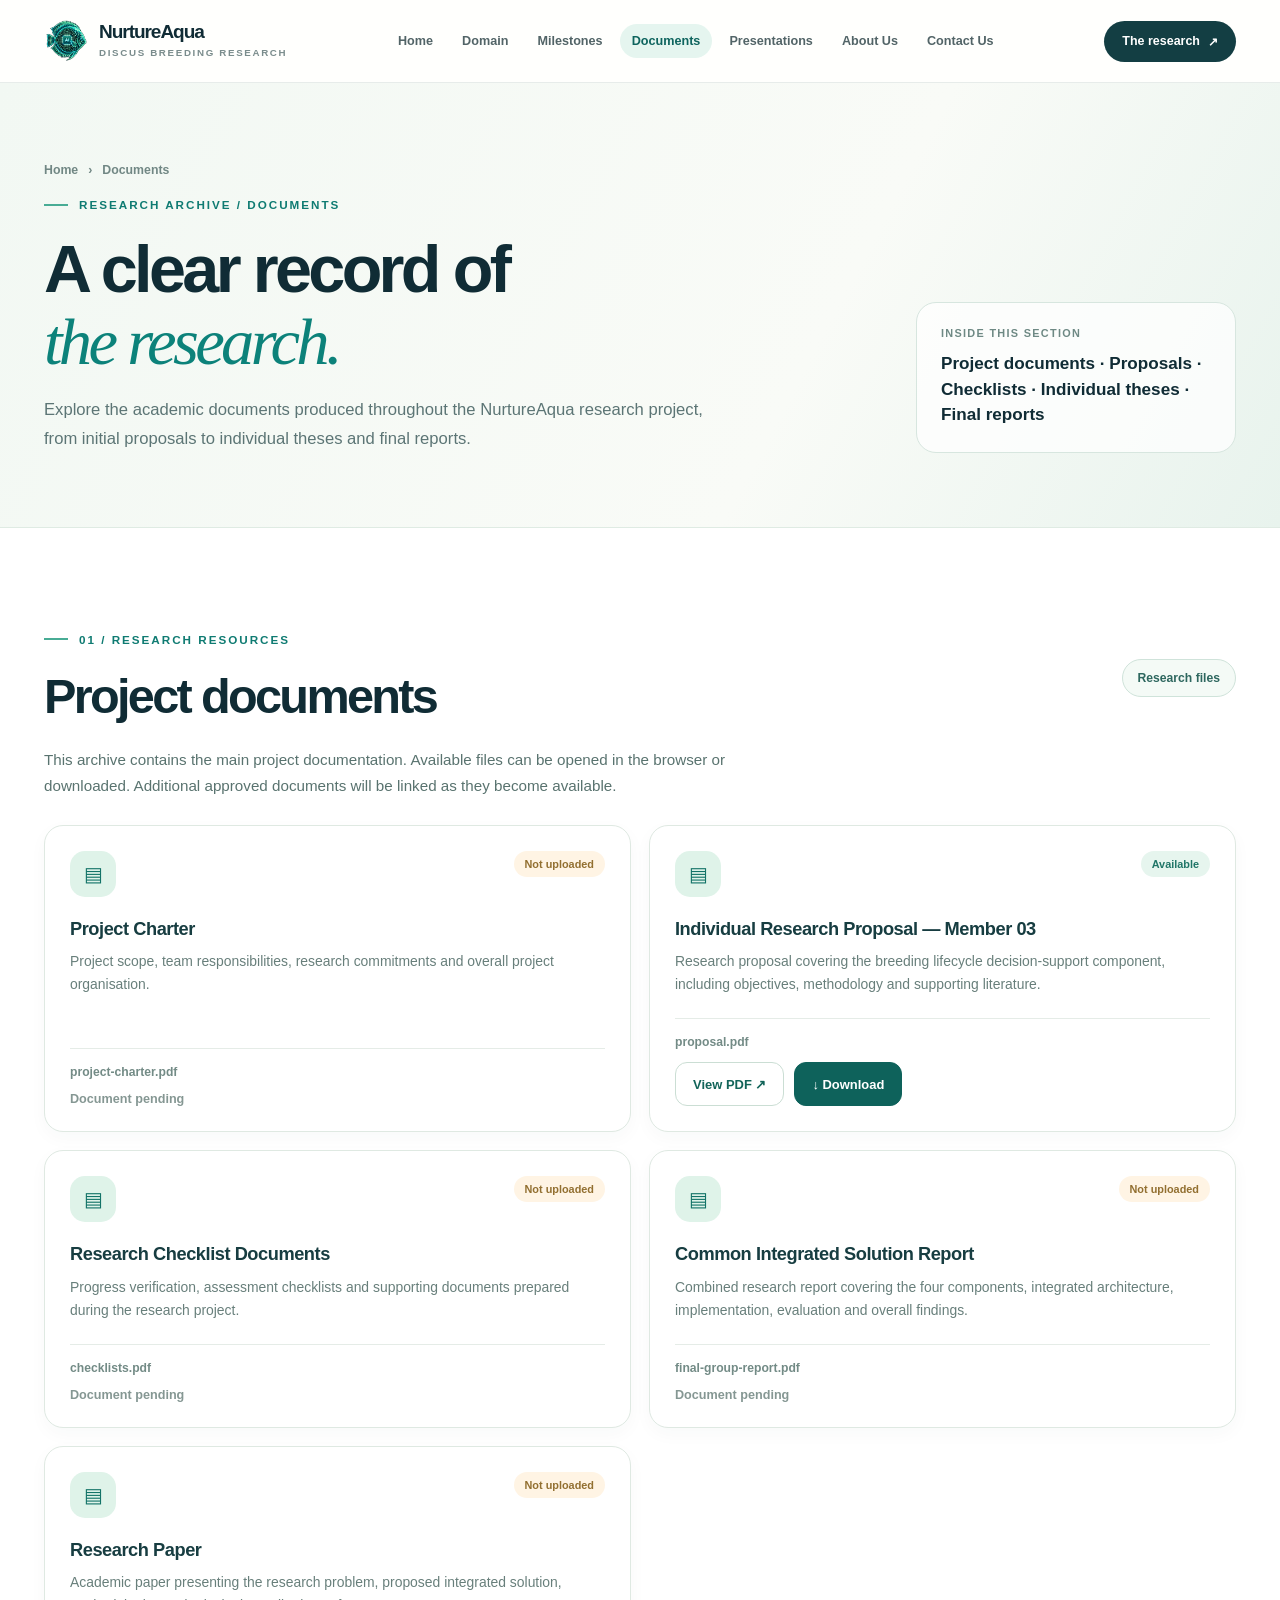
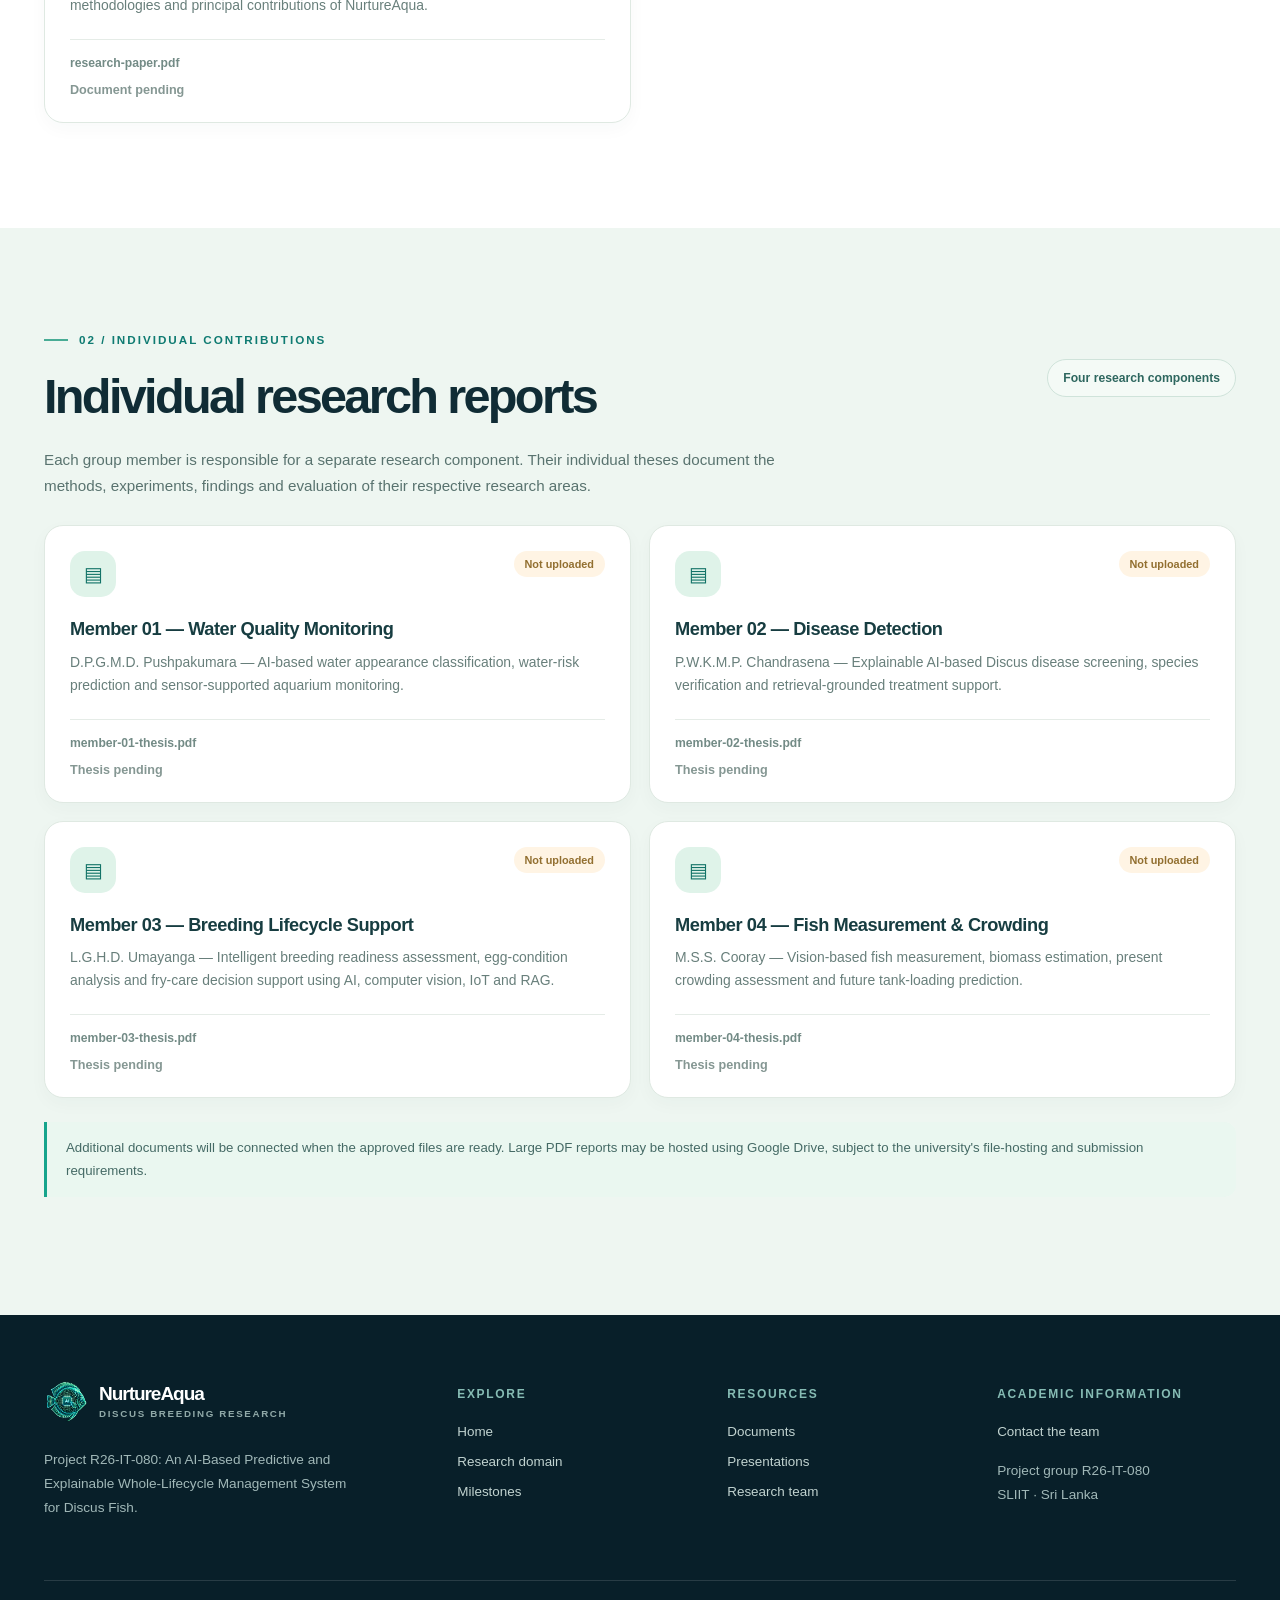
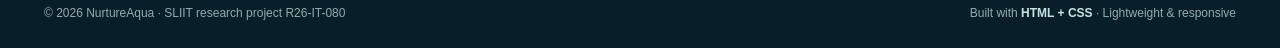
==== documents.html @ d3bbbd4c "Initial commit" ====
<!DOCTYPE html>
<html lang="en">
<head>
  <meta charset="UTF-8">
  <meta name="viewport" content="width=device-width, initial-scale=1">
  <meta name="theme-color" content="#0c303b">
  <meta
    name="description"
    content="Research documents, proposals, checklists, individual theses and final reports for the NurtureAqua project."
  >

  <title>Research Documents | NurtureAqua</title>

  <link rel="icon" href="assets/nurtureaqua-logo.png" type="image/png">
  <link rel="stylesheet" href="assets/styles.css">
</head>

<body>
  <a class="skip" href="#main">Skip to content</a>

  <!-- Header -->
  <header class="header">
    <div class="wrap header-inner">

      <a class="brand" href="index.html" aria-label="NurtureAqua home">
        <img class="brand-icon" src="assets/nurtureaqua-logo.png" alt="">
        <span>
          <span class="brand-name">NurtureAqua</span>
          <span class="brand-tag">Discus breeding research</span>
        </span>
      </a>

      <nav class="nav" aria-label="Primary navigation">
        <a href="index.html">Home</a>
        <a href="domain.html">Domain</a>
        <a href="milestones.html">Milestones</a>
        <a href="documents.html" class="active" aria-current="page">Documents</a>
        <a href="presentations.html">Presentations</a>
        <a href="about.html">About Us</a>
        <a href="contact.html">Contact Us</a>
      </nav>

      <a class="header-cta" href="domain.html">
        The research <span aria-hidden="true">↗</span>
      </a>

      <details class="menu">
        <summary aria-label="Open site navigation">☰ Menu</summary>

        <nav class="menu-panel" aria-label="Mobile navigation">
          <a href="index.html">Home</a>
          <a href="domain.html">Domain</a>
          <a href="milestones.html">Milestones</a>
          <a href="documents.html" class="active" aria-current="page">Documents</a>
          <a href="presentations.html">Presentations</a>
          <a href="about.html">About Us</a>
          <a href="contact.html">Contact Us</a>
        </nav>
      </details>

    </div>
  </header>

  <main id="main">

    <!-- Introduction -->
    <section class="page-hero">
      <div class="wrap">

        <div>
          <div class="breadcrumbs">
            <a href="index.html">Home</a>
            <span>›</span>
            <span>Documents</span>
          </div>

          <div class="eyebrow">Research archive / Documents</div>

          <h1>A clear record of<br><em>the research.</em></h1>

          <p>
            Explore the academic documents produced throughout
            the NurtureAqua research project, from initial
            proposals to individual theses and final reports.
          </p>
        </div>

        <aside class="hero-index">
          <small>Inside this section</small>
          <strong>
            Project documents · Proposals ·
            Checklists · Individual theses · Final reports
          </strong>
        </aside>

      </div>
    </section>

    <!-- Project documents -->
    <section class="section white" id="project-documents">
      <div class="wrap">

        <div class="docs-top">
          <div>
            <div class="eyebrow">01 / Research resources</div>
            <h2>Project documents</h2>
          </div>

          <span class="pill">Research files</span>
        </div>

        <p class="doc-intro">
          This archive contains the main project documentation.
          Available files can be opened in the browser or downloaded.
          Additional approved documents will be linked as they become
          available.
        </p>

        <div class="doc-grid">

          <!-- Project Charter -->
          <article class="doc-card">
            <div class="doc-card-head">
              <span class="file-icon" aria-hidden="true">▤</span>
              <span class="status pending">Not uploaded</span>
            </div>

            <h3>Project Charter</h3>

            <p>
              Project scope, team responsibilities, research
              commitments and overall project organisation.
            </p>

            <div class="doc-card-bottom">
              <span class="doc-file-name">project-charter.pdf</span>
              <span class="doc-waiting">Document pending</span>
            </div>
          </article>

          <!-- Member 03 Proposal -->
          <article class="doc-card">
            <div class="doc-card-head">
              <span class="file-icon" aria-hidden="true">▤</span>
              <span class="status available">Available</span>
            </div>

            <h3>Individual Research Proposal — Member 03</h3>

            <p>
              Research proposal covering the breeding lifecycle
              decision-support component, including objectives,
              methodology and supporting literature.
            </p>

            <div class="doc-card-bottom">
              <span class="doc-file-name">proposal.pdf</span>

              <div class="doc-actions">
                <a
                  class="doc-btn view"
                  href="documents/proposal.pdf"
                  target="_blank"
                  rel="noopener noreferrer"
                  aria-label="View Member 03 research proposal"
                >
                  View PDF ↗
                </a>

                <a
                  class="doc-btn download"
                  href="documents/proposal.pdf"
                  download="NurtureAqua-Member03-Proposal.pdf"
                  aria-label="Download Member 03 research proposal"
                >
                  ↓ Download
                </a>
              </div>
            </div>
          </article>

          <!-- Research Checklists -->
          <article class="doc-card">
            <div class="doc-card-head">
              <span class="file-icon" aria-hidden="true">▤</span>
              <span class="status pending">Not uploaded</span>
            </div>

            <h3>Research Checklist Documents</h3>

            <p>
              Progress verification, assessment checklists
              and supporting documents prepared during the
              research project.
            </p>

            <div class="doc-card-bottom">
              <span class="doc-file-name">checklists.pdf</span>
              <span class="doc-waiting">Document pending</span>
            </div>
          </article>

          <!-- Integrated Group Report -->
          <article class="doc-card">
            <div class="doc-card-head">
              <span class="file-icon" aria-hidden="true">▤</span>
              <span class="status pending">Not uploaded</span>
            </div>

            <h3>Common Integrated Solution Report</h3>

            <p>
              Combined research report covering the four
              components, integrated architecture,
              implementation, evaluation and overall findings.
            </p>

            <div class="doc-card-bottom">
              <span class="doc-file-name">final-group-report.pdf</span>
              <span class="doc-waiting">Document pending</span>
            </div>
          </article>

          <!-- Research Paper -->
          <article class="doc-card">
            <div class="doc-card-head">
              <span class="file-icon" aria-hidden="true">▤</span>
              <span class="status pending">Not uploaded</span>
            </div>

            <h3>Research Paper</h3>

            <p>
              Academic paper presenting the research problem,
              proposed integrated solution, methodologies
              and principal contributions of NurtureAqua.
            </p>

            <div class="doc-card-bottom">
              <span class="doc-file-name">research-paper.pdf</span>
              <span class="doc-waiting">Document pending</span>
            </div>
          </article>

        </div>
      </div>
    </section>

    <!-- Individual research reports -->
    <section class="section tint" id="individual-reports">
      <div class="wrap">

        <div class="docs-top">
          <div>
            <div class="eyebrow">02 / Individual contributions</div>
            <h2>Individual research reports</h2>
          </div>

          <span class="pill">Four research components</span>
        </div>

        <p class="doc-intro">
          Each group member is responsible for a separate
          research component. Their individual theses document
          the methods, experiments, findings and evaluation
          of their respective research areas.
        </p>

        <div class="doc-grid">

          <!-- Member 01 -->
          <article class="doc-card">
            <div class="doc-card-head">
              <span class="file-icon" aria-hidden="true">▤</span>
              <span class="status pending">Not uploaded</span>
            </div>

            <h3>Member 01 — Water Quality Monitoring</h3>

            <p>
              D.P.G.M.D. Pushpakumara — AI-based water
              appearance classification, water-risk prediction
              and sensor-supported aquarium monitoring.
            </p>

            <div class="doc-card-bottom">
              <span class="doc-file-name">member-01-thesis.pdf</span>
              <span class="doc-waiting">Thesis pending</span>
            </div>
          </article>

          <!-- Member 02 -->
          <article class="doc-card">
            <div class="doc-card-head">
              <span class="file-icon" aria-hidden="true">▤</span>
              <span class="status pending">Not uploaded</span>
            </div>

            <h3>Member 02 — Disease Detection</h3>

            <p>
              P.W.K.M.P. Chandrasena — Explainable AI-based
              Discus disease screening, species verification
              and retrieval-grounded treatment support.
            </p>

            <div class="doc-card-bottom">
              <span class="doc-file-name">member-02-thesis.pdf</span>
              <span class="doc-waiting">Thesis pending</span>
            </div>
          </article>

          <!-- Member 03 -->
          <article class="doc-card">
            <div class="doc-card-head">
              <span class="file-icon" aria-hidden="true">▤</span>
              <span class="status pending">Not uploaded</span>
            </div>

            <h3>Member 03 — Breeding Lifecycle Support</h3>

            <p>
              L.G.H.D. Umayanga — Intelligent breeding
              readiness assessment, egg-condition analysis
              and fry-care decision support using AI,
              computer vision, IoT and RAG.
            </p>

            <div class="doc-card-bottom">
              <span class="doc-file-name">member-03-thesis.pdf</span>
              <span class="doc-waiting">Thesis pending</span>
            </div>
          </article>

          <!-- Member 04 -->
          <article class="doc-card">
            <div class="doc-card-head">
              <span class="file-icon" aria-hidden="true">▤</span>
              <span class="status pending">Not uploaded</span>
            </div>

            <h3>Member 04 — Fish Measurement &amp; Crowding</h3>

            <p>
              M.S.S. Cooray — Vision-based fish measurement,
              biomass estimation, present crowding assessment
              and future tank-loading prediction.
            </p>

            <div class="doc-card-bottom">
              <span class="doc-file-name">member-04-thesis.pdf</span>
              <span class="doc-waiting">Thesis pending</span>
            </div>
          </article>

        </div>

        <p class="info-note" style="margin-top: 24px;">
          Additional documents will be connected when the
          approved files are ready. Large PDF reports may be
          hosted using Google Drive, subject to the university's
          file-hosting and submission requirements.
        </p>

      </div>
    </section>

  </main>

  <!-- Footer -->
  <footer class="foot">
    <div class="wrap">

      <div class="foot-grid">

        <div>
          <a class="brand" href="index.html">
            <img class="brand-icon" src="assets/nurtureaqua-logo.png" alt="">
            <span>
              <span class="brand-name">NurtureAqua</span>
              <span class="brand-tag">Discus breeding research</span>
            </span>
          </a>

          <p>
            Project R26-IT-080: An AI-Based Predictive and Explainable
            Whole-Lifecycle Management System for Discus Fish.
          </p>
        </div>

        <div>
          <h4>Explore</h4>
          <a class="link" href="index.html">Home</a>
          <a class="link" href="domain.html">Research domain</a>
          <a class="link" href="milestones.html">Milestones</a>
        </div>

        <div>
          <h4>Resources</h4>
          <a class="link" href="documents.html">Documents</a>
          <a class="link" href="presentations.html">Presentations</a>
          <a class="link" href="about.html">Research team</a>
        </div>

        <div>
          <h4>Academic information</h4>
          <a class="link" href="contact.html">Contact the team</a>
          <p>
            Project group R26-IT-080<br>
            SLIIT · Sri Lanka
          </p>
        </div>

      </div>

      <div class="foot-bottom">
        <span>© 2026 NurtureAqua · SLIIT research project R26-IT-080</span>
        <span>
          Built with <strong>HTML + CSS</strong> · Lightweight &amp; responsive
        </span>
      </div>

    </div>
  </footer>

</body>
</html>
---- assets/styles.css ----
/* NurtureAqua Academic Research Site | Responsive HTML & CSS, no JavaScript */
:root{--ink:#102c35;--ink-soft:#455a60;--muted:#6e8085;--teal:#0d7774;--deep:#0c303b;--deep2:#071f2a;--mint:#b9ead9;--aqua:#e7f6f2;--cream:#fafaf5;--surface:#fff;--line:#e1e8e5;--gold:#e6bd7a;--shadow:0 20px 55px rgba(22,54,55,.085);--radius:20px;--container:1192px}
*{box-sizing:border-box}html{scroll-behavior:smooth}body{margin:0;background:#f9fbf8;color:var(--ink);font-family:Inter,"Segoe UI",Arial,sans-serif;-webkit-font-smoothing:antialiased}img,svg{max-width:100%}a{color:inherit;text-decoration:none}button,input,textarea{font:inherit}p{line-height:1.75}h1,h2,h3,h4,p{margin-top:0}h1,h2{letter-spacing:-.055em}h2{font-size:clamp(2.15rem,3.8vw,3.45rem);line-height:1.11}h3{letter-spacing:-.025em}::selection{background:#bdebdc;color:#123b40}.wrap{width:min(var(--container),calc(100% - 72px));margin:auto}.skip{position:absolute;top:-100px;left:12px;background:#fff;padding:12px;z-index:999}.skip:focus{top:10px}.top-strip{background:#092d37;color:#c4e3dd;font-size:.72rem;letter-spacing:.12em;font-weight:700;text-transform:uppercase}.top-strip .wrap{display:flex;justify-content:space-between;align-items:center;padding:9px 0}.top-strip strong{color:#bceedd;font-weight:700}.header{position:sticky;top:0;z-index:40;border-bottom:1px solid rgba(20,68,67,.1);background:rgba(255,255,253,.96);backdrop-filter:blur(14px)}.header-inner{height:82px;display:flex;align-items:center;justify-content:space-between;gap:24px}.brand{display:inline-flex;gap:11px;align-items:center;min-width:192px}.brand-icon{height:44px;width:44px;display:block}.brand-name{display:block;font-size:1.19rem;letter-spacing:-.055em;font-weight:850;line-height:1}.brand-tag{font-size:.61rem;letter-spacing:.17em;text-transform:uppercase;color:#7a8c8c;font-weight:800;margin-top:6px}.nav{display:flex;gap:5px;align-items:center}.nav a{font-size:.79rem;font-weight:720;color:#526467;border-radius:100px;padding:10px 12px;transition:.2s}.nav a:hover,.nav a.active{color:#0e645e;background:#e5f5ef}.header-cta{display:inline-flex;align-items:center;gap:8px;color:#fff;background:#133e43;padding:13px 18px;border-radius:100px;font-size:.78rem;font-weight:800;white-space:nowrap;transition:.2s}.header-cta:hover{background:#0d706c;transform:translateY(-1px)}.menu{display:none}.eyebrow{color:#0f7b72;font-size:.73rem;text-transform:uppercase;letter-spacing:.17em;font-weight:840;display:flex;align-items:center;gap:11px;margin-bottom:23px}.eyebrow:before{content:"";width:24px;height:2px;background:#48ac95;display:inline-block}.eyebrow.light{color:#a8ebdb}.eyebrow.light:before{background:#a8ebdb}.eyebrow.center{justify-content:center}.btn-row{display:flex;align-items:center;gap:11px;flex-wrap:wrap}.btn{display:inline-flex;justify-content:center;align-items:center;gap:14px;border-radius:100px;padding:16px 23px;font-size:.83rem;font-weight:800;transition:.2s;border:1px solid transparent;line-height:1}.btn:hover{transform:translateY(-2px)}.btn.primary{background:#0f4b50;color:#fff;box-shadow:0 10px 25px rgba(13,71,72,.18)}.btn.primary:hover{background:#08726b}.btn.outline{background:#fff;border-color:#d4e4df;color:#194d4e}.btn.outline:hover{border-color:#50b3a1}.btn.white{background:#fff;color:#123e44}.arrow{font-size:1.14rem}.muted{color:var(--ink-soft)}.lead{font-size:1.08rem;max-width:645px;color:var(--ink-soft);line-height:1.87}.label{font-size:.72rem;letter-spacing:.11em;text-transform:uppercase;font-weight:850;color:#658181}.dot{height:7px;width:7px;border-radius:50%;display:inline-block;background:#62d6bc;margin-right:6px;box-shadow:0 0 0 4px rgba(98,214,188,.11)}
/* HOME hero */
.hero{position:relative;overflow:hidden;background:linear-gradient(126deg,#fafcf7 0%,#f2f9f4 62%,#eef7f2 100%);padding:86px 0 72px}.hero:before{content:"";height:510px;width:510px;border-radius:50%;background:rgba(191,232,215,.28);filter:blur(76px);position:absolute;left:-210px;top:-250px;pointer-events:none}.hero-layout{display:grid;grid-template-columns:minmax(0,1.02fr) minmax(0,.98fr);align-items:center;gap:68px;position:relative}.hero h1{font-size:clamp(3.45rem,5.55vw,5.65rem);line-height:1.025;max-width:680px;margin-bottom:28px;font-weight:800}.hero h1 em{font-family:Georgia,"Times New Roman",serif;font-weight:400;color:#0d8579;font-style:italic}.hero .lead{margin-bottom:34px}.hero-visual{position:relative;padding:0 5px 20px 10px}.aquarium{display:block;width:100%;height:auto;border-radius:28px;box-shadow:0 38px 75px rgba(8,41,43,.23)}.visual-chip{position:absolute;background:rgba(255,255,255,.96);box-shadow:0 18px 35px rgba(10,48,55,.18);border:1px solid #deece7;border-radius:14px;padding:15px 16px;display:flex;gap:12px;align-items:center;font-size:.73rem;color:#63817f;line-height:1.45}.visual-chip strong{color:#143e46;font-size:.83rem;display:block}.visual-chip .mini-icon{font-size:1.24rem;background:#e6f5ef;width:39px;height:39px;display:grid;place-items:center;border-radius:12px}.chip-one{top:12%;left:-8%}.chip-two{right:-8%;bottom:13%}.hero-stats{margin-top:61px;border-top:1px solid #d7e7e0;padding-top:23px;display:flex;align-items:center;gap:27px;max-width:550px}.stat{flex:1}.stat+.stat{border-left:1px solid #d7e7e0;padding-left:25px}.stat b{font-size:1.72rem;letter-spacing:-.06em;display:block;color:#184d50;line-height:1.1}.stat small{color:#6f8180;font-size:.7rem;font-weight:700;display:block;margin-top:7px}.section{padding:105px 0}.section.tint{background:#eef6f1}.section.white{background:#fff}.section-head{display:flex;justify-content:space-between;align-items:end;gap:40px;margin-bottom:40px}.section-head p{max-width:430px;margin:0;color:#647775}.section-head h2{max-width:650px;margin-bottom:0}.center-head{text-align:center;max-width:750px;margin:0 auto 47px}.center-head p{color:#617977}.card-grid{display:grid;grid-template-columns:repeat(3,minmax(0,1fr));gap:20px}.research-card{border:1px solid #e3e9e4;background:#fff;padding:31px;min-height:326px;border-radius:22px;box-shadow:0 8px 26px rgba(22,56,55,.035);position:relative;overflow:hidden;transition:.25s}.research-card:hover{transform:translateY(-4px);box-shadow:var(--shadow)}.card-top{display:flex;justify-content:space-between;align-items:center}.card-index{font-size:.73rem;font-weight:840;color:#899d98;letter-spacing:.1em}.circle-icon{width:59px;height:59px;background:#e3f5ed;border-radius:19px;display:grid;place-items:center;font-size:1.65rem;color:#2d8b81}.research-card h3{font-size:1.4rem;margin:33px 0 13px}.research-card p{color:#677a7b;font-size:.89rem;margin-bottom:22px}.text-link{color:#0f7972;font-weight:850;font-size:.83rem;display:inline-flex;align-items:center;gap:9px}.text-link:hover{color:#064b4b}.dark-section{background:#0a2d38;color:#fff;position:relative;overflow:hidden}.dark-section:before{content:"";position:absolute;right:-170px;top:-185px;width:560px;height:560px;border:1px solid rgba(182,234,218,.13);border-radius:50%;box-shadow:0 0 0 66px rgba(166,219,204,.035),0 0 0 145px rgba(166,219,204,.025)}.dark-section p{color:#bed1d2}.workflow{display:grid;grid-template-columns:repeat(4,1fr);gap:18px;position:relative}.flow-step{padding:26px 22px;border:1px solid rgba(187,234,226,.19);border-radius:18px;background:rgba(255,255,255,.045);min-height:205px}.flow-step .number{color:#91d9ca;font-size:.78rem;font-weight:800;margin-bottom:33px}.flow-step h3{font-size:1.25rem;margin-bottom:8px}.flow-step p{font-size:.84rem;margin-bottom:0}.split{display:grid;grid-template-columns:1fr 1fr;gap:76px;align-items:center}.feature-panel{background:#f0f7f2;border:1px solid #dcebe4;border-radius:25px;padding:40px}.feature-list{display:grid;gap:20px}.feature-list .feature{display:flex;gap:14px;align-items:start}.feature .check{flex:0 0 30px;height:30px;display:grid;place-items:center;background:#ccefe1;border-radius:50%;font-weight:900;color:#096d64}.feature h3{font-size:.97rem;margin:0 0 4px}.feature p{font-size:.85rem;color:#6d7e7d;margin:0}.ribbon{background:#d8f0e5;border-block:1px solid #c4e5d9;padding:20px 0}.ribbon-row{display:flex;justify-content:space-between;align-items:center;gap:25px;flex-wrap:wrap}.ribbon strong{font-size:.85rem}.ribbon span{color:#52746e;font-size:.77rem}.ribbon .divider-tiny{width:1px;height:24px;background:#adcec4}.cta-panel{background:#0a3540;border-radius:26px;padding:56px 60px;color:#fff;display:flex;justify-content:space-between;align-items:center;gap:30px;position:relative;overflow:hidden}.cta-panel:after{content:"";position:absolute;right:21%;top:-150px;width:330px;height:330px;border:1px solid rgba(184,234,227,.3);border-radius:50%;pointer-events:none}.cta-panel h2{font-size:clamp(2.1rem,3.5vw,3.2rem);margin:0 0 13px;max-width:680px}.cta-panel p{color:#b9d5d1;max-width:600px;margin:0}.cta-panel .btn{flex-shrink:0;z-index:1}
/* Interior pages */
.page-hero{padding:80px 0 74px;background:linear-gradient(118deg,#f2f8f3 0,#f9fbf7 63%,#e8f3ed 100%);border-bottom:1px solid #dfebe3}.page-hero .wrap{display:grid;grid-template-columns:1fr 320px;gap:40px;align-items:end}.page-hero h1{font-size:clamp(3.15rem,5.2vw,4.9rem);line-height:1.08;max-width:800px;margin:0 0 17px}.page-hero h1 em{font-family:Georgia,serif;font-weight:400;color:#0c827a}.page-hero p{max-width:690px;color:#5c7575;font-size:1.04rem;margin:0}.page-hero .hero-index{padding:24px;border:1px solid #d7e6df;background:rgba(255,255,255,.75);border-radius:20px}.hero-index small{display:block;color:#6e8984;font-size:.68rem;letter-spacing:.12em;text-transform:uppercase;font-weight:830;margin-bottom:12px}.hero-index strong{font-size:1.07rem;line-height:1.5}.breadcrumbs{display:flex;gap:10px;align-items:center;color:#718784;font-weight:700;font-size:.77rem;margin-bottom:21px}.breadcrumbs a:hover{color:#0a746e}.subnav{position:sticky;top:82px;z-index:20;background:rgba(255,255,255,.98);border-bottom:1px solid #e4ece7}.subnav .wrap{display:flex;align-items:center;gap:6px;overflow-x:auto;padding:13px 0;scrollbar-width:none}.subnav .wrap::-webkit-scrollbar{display:none}.subnav a{padding:11px 17px;border-radius:99px;font-size:.77rem;font-weight:740;white-space:nowrap;color:#5d7371}.subnav a:hover{background:#e9f6ef;color:#0c766f}.content-section{padding:88px 0;scroll-margin-top:160px}.content-section+.content-section{border-top:1px solid #e4ebe5}.content-section h2{font-size:clamp(2rem,3.4vw,3rem)}.intro-pair{display:grid;grid-template-columns:340px 1fr;gap:90px;align-items:start}.intro-pair .left-sticky{position:sticky;top:174px}.intro-pair .left-sticky p{color:#718581;font-size:.9rem}.body-content>p{color:#526b68;font-size:.97rem}.body-content .content-card{margin-top:25px}.content-card{background:#fff;border:1px solid #e0e9e2;border-radius:19px;padding:27px;box-shadow:0 6px 18px rgba(23,55,53,.03)}.content-card h3{font-size:1.12rem}.content-card p,.content-card li{color:#5e7473;font-size:.9rem}.content-card ul{padding-left:18px;margin-bottom:0;line-height:1.8}.info-note{border-left:3px solid #16a48c;background:#eaf7f0;padding:15px 19px;border-radius:0 12px 12px 0;color:#456a65;font-size:.83rem;line-height:1.7}.small-grid{display:grid;grid-template-columns:repeat(2,minmax(0,1fr));gap:17px}.stack-row{display:flex;flex-wrap:wrap;gap:10px;margin-top:25px}.pill{border:1px solid #cfe3da;border-radius:99px;background:#f4faf6;color:#2e675f;padding:11px 15px;font-size:.76rem;font-weight:800}.numbered-list{display:grid;gap:16px;counter-reset:goal}.goal{display:flex;align-items:start;gap:18px;padding:22px;background:#fff;border:1px solid #e1eae4;border-radius:16px}.goal b{width:35px;height:35px;flex:0 0 35px;background:#d7f1e6;color:#107d71;border-radius:10px;display:grid;place-items:center;font-size:.79rem}.goal h3{font-size:1rem;margin:0 0 5px}.goal p{font-size:.87rem;color:#667c78;margin:0}.process-list{display:grid;grid-template-columns:repeat(4,1fr);gap:14px;margin-top:30px}.process-box{background:#0e3b45;border-radius:16px;padding:25px;color:#fff;min-height:178px}.process-box small{color:#8ed8c8;font-weight:900;letter-spacing:.1em}.process-box h3{margin:20px 0 7px;font-size:1.09rem}.process-box p{margin:0;color:#b5d5d0;font-size:.77rem}.docs-top{display:flex;justify-content:space-between;align-items:center;gap:22px;margin-bottom:24px}.docs-top h2{margin:0}.table-scroll{overflow-x:auto;border:1px solid #dce8e1;border-radius:18px;background:#fff}.data-table{width:100%;border-collapse:collapse;text-align:left;min-width:720px}.data-table th{font-size:.68rem;text-transform:uppercase;letter-spacing:.13em;color:#68817e;padding:21px 22px;background:#edf6f0}.data-table td{padding:21px 22px;border-top:1px solid #e5ece7;color:#506b68;font-size:.86rem;vertical-align:middle}.data-table td strong{color:#163e42}.data-table tr:hover td{background:#fbfefa}.status{display:inline-flex;align-items:center;border-radius:99px;padding:7px 11px;font-size:.68rem;font-weight:800;background:#eef4f0;color:#6e8581}.status.pending{background:#fff4e4;color:#926f30}.status.sample{background:#eaf5ee;color:#27796f}.select-jump{border:1px solid #d5e5dd;background:#fff;border-radius:16px;position:relative;min-width:245px}.select-jump summary{padding:15px 19px;cursor:pointer;font-size:.83rem;font-weight:800;color:#23544e;list-style:none;display:flex;justify-content:space-between}.select-jump summary::-webkit-details-marker{display:none}.select-jump summary:after{content:"⌄";font-size:1.2rem;line-height:1}.select-jump[open] summary:after{transform:rotate(180deg)}.select-jump .jump-links{display:flex;flex-direction:column;padding:7px 12px 14px;border-top:1px solid #e1ebe6}.jump-links a{padding:11px 9px;border-radius:8px;color:#466b65;font-size:.82rem}.jump-links a:hover{background:#e9f7f1}.timeline{position:relative;margin-top:40px;display:grid;gap:18px}.timeline:before{content:"";position:absolute;left:29px;top:19px;bottom:19px;width:2px;background:#d5e7df}.timeline-item{position:relative;display:grid;grid-template-columns:59px 1fr;gap:24px;scroll-margin-top:169px}.timeline-num{height:59px;width:59px;background:#0b4e52;color:#fff;border:5px solid #eaf7f0;box-shadow:0 0 0 1px #d3e9de;border-radius:50%;display:grid;place-items:center;font-size:.77rem;font-weight:800;z-index:1}.timeline-content{border:1px solid #dee9e2;border-radius:18px;background:#fff;padding:25px 30px}.timeline-content h3{margin:0 0 8px;font-size:1.18rem}.timeline-content p{color:#657875;font-size:.87rem;margin:0 0 17px}.metadata{display:flex;gap:22px;flex-wrap:wrap}.metadata span{font-size:.74rem;color:#7a8b88}.metadata strong{color:#24574e}.resource-grid{display:grid;grid-template-columns:repeat(3,1fr);gap:18px}.resource-card{padding:29px;border-radius:19px;border:1px solid #dfe9e2;background:#fff;min-height:248px}.file-icon{height:52px;width:52px;border-radius:15px;display:grid;place-items:center;background:#dff3e9;color:#137368;font-size:1.5rem;margin-bottom:22px}.resource-card h3{font-size:1.16rem;margin:0 0 11px}.resource-card p{font-size:.86rem;color:#70827e;min-height:54px}.resource-card footer{display:flex;align-items:center;justify-content:space-between;gap:12px}.resource-card .label{font-size:.65rem}.member-grid{display:grid;grid-template-columns:repeat(4,1fr);gap:18px}.member{padding:20px;border:1px solid #dce8df;background:#fff;border-radius:19px}.avatar{height:190px;border-radius:12px;display:grid;place-items:center;background:linear-gradient(145deg,#d9efe6,#b8dad1);color:#2d766d;font-family:Georgia,serif;font-size:4rem;margin-bottom:22px;position:relative;overflow:hidden}.avatar:after{content:"";height:180px;width:180px;position:absolute;border-radius:50%;border:1px solid rgba(46,137,113,.2);top:69px;left:50%;transform:translateX(-50%)}.member small{font-size:.68rem;font-weight:800;letter-spacing:.14em;text-transform:uppercase;color:#0a8072}.member h3{font-size:1.1rem;margin:8px 0}.member p{color:#748683;font-size:.79rem;min-height:43px}.contact-layout{display:grid;grid-template-columns:1fr 1fr;gap:30px}.contact-panel{background:#0d3640;color:#fff;border-radius:22px;padding:42px}.contact-panel h2{font-size:2rem}.contact-panel p{color:#bbd6d0}.contact-detail{border-top:1px solid rgba(235,255,248,.16);padding:21px 0}.contact-detail span{display:block;font-size:.7rem;font-weight:800;letter-spacing:.12em;text-transform:uppercase;color:#88bcb6;margin-bottom:8px}.contact-detail strong{font-size:1.04rem}.email-template{padding:35px;background:#fff;border:1px solid #dfe9e1;border-radius:22px}.template-field{margin:19px 0;padding:17px;background:#f5f9f5;border:1px solid #e4ece5;border-radius:12px;color:#4b6b65;font-size:.85rem}.template-field strong{color:#214d49}.template-body{line-height:1.9;font-size:.88rem;color:#59716a}.foot{background:#081f29;color:#fff;padding:65px 0 28px}.foot-grid{display:grid;grid-template-columns:1.5fr .9fr .9fr 1fr;gap:55px;padding-bottom:60px}.foot .brand-name{color:#fff}.foot .brand-tag{color:#91aaa9}.foot p{color:#a1b8b8;font-size:.85rem;max-width:315px;margin:20px 0 0}.foot h4{font-size:.75rem;text-transform:uppercase;letter-spacing:.14em;color:#86bcb4;margin:7px 0 23px}.foot a.link{display:block;color:#c1d3d0;font-size:.84rem;margin:0 0 15px}.foot a.link:hover{color:#87e3cf}.foot-bottom{border-top:1px solid rgba(255,255,255,.13);padding-top:25px;display:flex;justify-content:space-between;flex-wrap:wrap;gap:20px;color:#95acab;font-size:.75rem}.foot-bottom strong{color:#c5e6de}.nowrap{white-space:nowrap}
@media(max-width:1170px){.nav a{padding:10px 8px;font-size:.72rem}.header-cta{display:none}.hero-layout{gap:30px}.chip-one{left:-3%}.chip-two{right:-3%}.wrap{width:min(var(--container),calc(100% - 52px))}}
@media(max-width:930px){.header-inner{height:72px}.nav{display:none}.menu{display:block;position:relative}.menu summary{list-style:none;cursor:pointer;border:1px solid #cfe1d9;border-radius:12px;padding:9px 14px;font-size:.82rem;font-weight:800}.menu summary::-webkit-details-marker{display:none}.menu-panel{position:absolute;right:0;top:54px;background:#fff;padding:14px;border-radius:16px;border:1px solid #dae8df;box-shadow:var(--shadow);width:240px;display:grid;gap:4px;z-index:60}.menu-panel a{padding:12px 15px;border-radius:8px;font-size:.86rem;font-weight:700}.menu-panel a:hover,.menu-panel a.active{background:#ebf7f0;color:#106c62}.hero{padding:64px 0 56px}.hero-layout{grid-template-columns:1fr;gap:45px}.hero h1{max-width:760px}.hero-visual{max-width:590px;width:100%;margin:auto}.visual-chip{left:0}.chip-two{left:auto;right:0}.hero-stats{margin-top:35px}.intro-pair{grid-template-columns:1fr;gap:24px}.intro-pair .left-sticky{position:static}.page-hero .wrap{grid-template-columns:1fr}.page-hero .hero-index{display:none}.member-grid,.workflow,.process-list{grid-template-columns:repeat(2,1fr)}.foot-grid{grid-template-columns:repeat(2,1fr)}.subnav{top:72px}.contact-layout{grid-template-columns:1fr}.small-grid{grid-template-columns:1fr}}
@media(max-width:640px){.wrap{width:calc(100% - 34px)}.top-strip{font-size:.61rem}.top-strip .wrap>span:last-child{display:none}.brand{min-width:0}.brand-icon{height:40px;width:40px}.brand-name{font-size:1.05rem}.brand-tag{font-size:.55rem}.hero{padding:46px 0 58px}.hero h1{font-size:clamp(3.1rem,11vw,4.3rem);margin-bottom:23px}.lead,.page-hero p{font-size:.96rem}.hero-stats{gap:9px}.stat+.stat{padding-left:12px}.stat b{font-size:1.45rem}.stat small{font-size:.62rem}.visual-chip{padding:10px;font-size:.65rem}.visual-chip strong{font-size:.7rem}.visual-chip .mini-icon{height:32px;width:32px}.chip-one{left:-6px}.chip-two{right:-6px}.section{padding:74px 0}.section-head{display:block}.section-head p{margin-top:18px}.card-grid,.resource-grid,.member-grid,.workflow,.process-list{grid-template-columns:1fr}.research-card{min-height:0}.split{grid-template-columns:1fr;gap:27px}.feature-panel{padding:26px}.ribbon-row{align-items:start;gap:11px}.ribbon .divider-tiny{display:none}.cta-panel{padding:35px 26px;display:block}.cta-panel .btn{margin-top:25px}.page-hero{padding:56px 0}.page-hero h1{font-size:clamp(2.85rem,9.8vw,4.2rem)}.content-section{padding:66px 0}.docs-top{display:block}.docs-top .select-jump{margin-top:16px}.timeline-item{grid-template-columns:40px 1fr;gap:12px}.timeline:before{left:19px}.timeline-num{height:40px;width:40px;border-width:3px}.timeline-content{padding:20px}.intro-pair{gap:8px}.foot{padding:53px 0 26px}.foot-grid{grid-template-columns:1fr;gap:27px;padding-bottom:40px}.foot h4{margin-bottom:14px}.foot-bottom{line-height:1.7}}
@media(prefers-reduced-motion:reduce){html{scroll-behavior:auto}*,*:before,*:after{transition:none!important}}

/* Document library: compact, easy-to-scan cards in the existing NurtureAqua style. */
.doc-intro{margin:0 0 26px;max-width:750px;color:#59736f;font-size:.95rem;line-height:1.7}
.doc-grid{display:grid;grid-template-columns:repeat(2,minmax(0,1fr));gap:18px}
.doc-card{background:#fff;border:1px solid #dfe9e2;border-radius:19px;padding:25px;box-shadow:0 6px 18px rgba(23,55,53,.03);display:flex;flex-direction:column;min-width:0}
.doc-card-head{display:flex;align-items:flex-start;justify-content:space-between;gap:12px;margin-bottom:20px}
.doc-card-head .file-icon{margin:0;width:46px;height:46px;flex:0 0 46px;font-size:1.25rem}
.doc-card h3{margin:0 0 9px;font-size:1.14rem;color:#173d41;line-height:1.35}
.doc-card p{font-size:.87rem;line-height:1.65;color:#687f7b;margin:0 0 22px;flex:1}
.doc-card-bottom{border-top:1px solid #e5ece7;padding-top:16px;display:flex;flex-direction:column;align-items:flex-start;gap:13px}
.doc-file-name{font-size:.76rem;font-weight:700;color:#738b86;overflow-wrap:anywhere}
.doc-waiting{font-size:.79rem;color:#859793;font-weight:700}
.status.available{background:#e6f5ee;color:#207668}
.doc-actions{display:flex;gap:10px;flex-wrap:wrap;width:100%}
.doc-btn{display:inline-flex;justify-content:center;align-items:center;gap:8px;border-radius:12px;padding:12px 17px;text-align:center;font-size:.81rem;font-weight:800;min-height:44px;transition:background .16s ease,border-color .16s ease,transform .16s ease}
.doc-btn:focus-visible{outline:3px solid #48b7a4;outline-offset:3px}
.doc-btn.view{background:#fff;border:1px solid #cbded4;color:#126459}
.doc-btn.view:hover{background:#eef7f2;border-color:#9fcfbd;transform:translateY(-1px)}
.doc-btn.download{background:#0e625b;border:1px solid #0e625b;color:#fff}
.doc-btn.download:hover{background:#0b4d49;transform:translateY(-1px)}
@media(max-width:700px){.doc-grid{grid-template-columns:1fr}.doc-card{padding:21px}}
@media(max-width:390px){.doc-actions{flex-direction:column}.doc-btn{width:100%}}

.hero-visual-clean{display:flex;justify-content:flex-end;align-items:center;padding:0 0 8px 0}.aquarium-clean{width:min(100%,620px);border-radius:0;box-shadow:none;filter:none}.hero-visual-clean:before,.hero-visual-clean:after{display:none}.hero-visual-clean .visual-chip{display:none}
/* Balanced presentation of the four group research components. Existing visual design preserved. */
.four-component-grid{grid-template-columns:repeat(4,minmax(0,1fr));gap:17px}
.four-component-grid .research-card{padding:24px 22px;min-height:326px;display:flex;flex-direction:column}
.four-component-grid .research-card .text-link{margin-top:auto;padding-top:12px}
.four-component-grid .research-card h3{font-size:1.12rem;line-height:1.26}
.four-component-grid .research-card p{font-size:.85rem;line-height:1.7}
.balanced-method-list .process-box{min-height:215px}
.component-profiles{display:grid;grid-template-columns:1fr;gap:16px;margin-top:30px}
.component-profile{background:#fff;border:1px solid #dce9e3;border-radius:20px;box-shadow:0 8px 22px rgba(23,55,53,.035);scroll-margin-top:145px;overflow:hidden}
.component-profile summary{cursor:pointer;display:flex;align-items:center;gap:18px;padding:24px 26px;list-style:none}
.component-profile summary::-webkit-details-marker{display:none}
.component-profile[open]{border-color:#b7d8cd}
.component-profile summary:hover{background:#f7fbf9}
.profile-number{display:grid;place-items:center;background:#dcefe7;border-radius:13px;color:#0c766b;font-weight:800;width:52px;height:52px;flex:0 0 52px}
.profile-title{display:grid;gap:4px;min-width:0;flex:1}
.profile-title strong{font-size:1.15rem;line-height:1.3;color:#14363b}
.profile-title small{font-size:.78rem;color:#708681}
.profile-toggle{font-size:1.35rem;font-weight:500;color:#0e6a60}
.component-profile[open] .profile-toggle{transform:rotate(45deg)}
.profile-body{padding:4px 26px 26px;border-top:1px solid #e3efe8}
.profile-body>p{font-size:.92rem;color:#526b68;margin-top:18px}
.profile-details{margin-top:20px}
@media(max-width:1150px){.four-component-grid{grid-template-columns:repeat(2,minmax(0,1fr))}.four-component-grid .research-card{min-height:290px}}
@media(max-width:640px){.four-component-grid{grid-template-columns:1fr}.four-component-grid .research-card{min-height:0}.component-profile summary{padding:17px 16px;gap:12px}.profile-title strong{font-size:1rem}.profile-title small{font-size:.73rem}.profile-number{width:42px;height:42px;flex-basis:42px}.profile-body{padding:4px 15px 20px}}

/* NurtureAqua team portrait styles */
.member .avatar {
  height: 200px;
  overflow: hidden;
  border-radius: 12px;
  background: #e9f5ef;
}

.member .avatar::after {
  display: none;
}

.member .avatar img {
  display: block;
  width: 100%;
  height: 100%;
  object-fit: cover;
  object-position: center 20%;
}
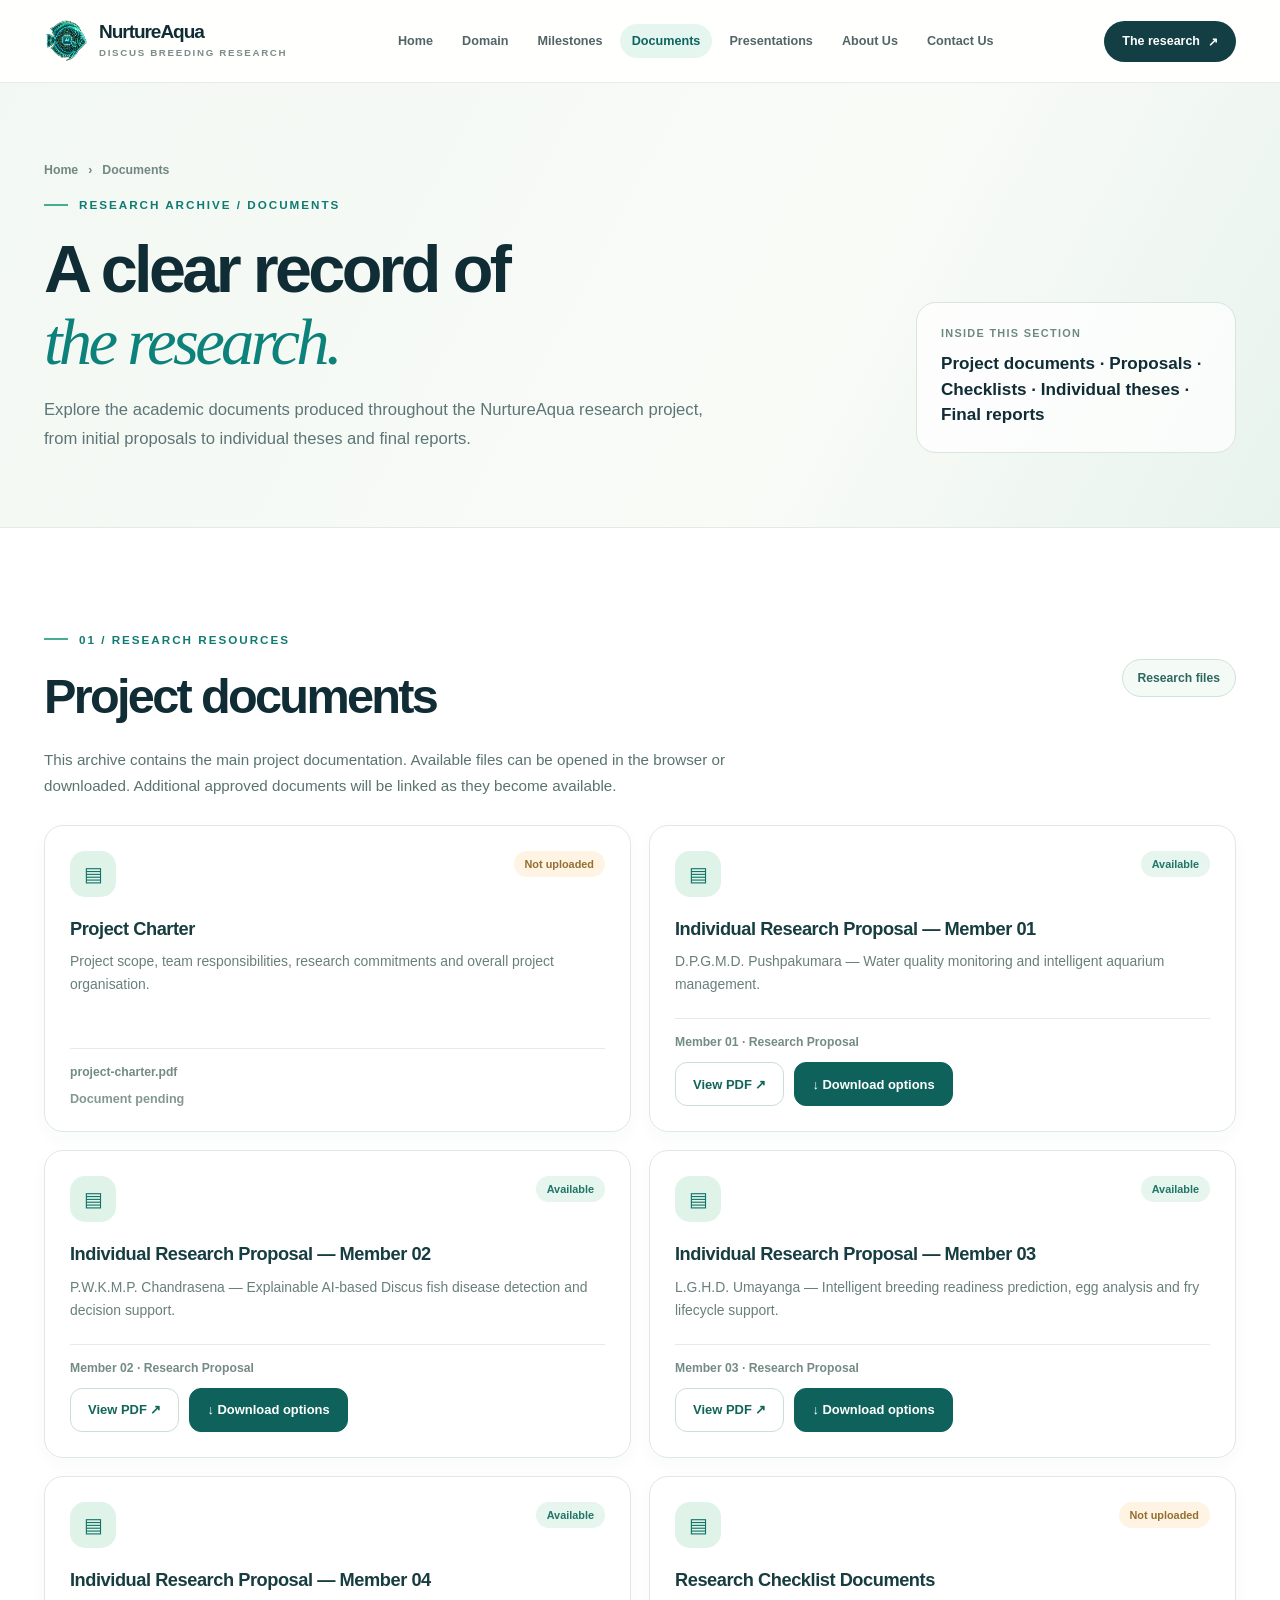
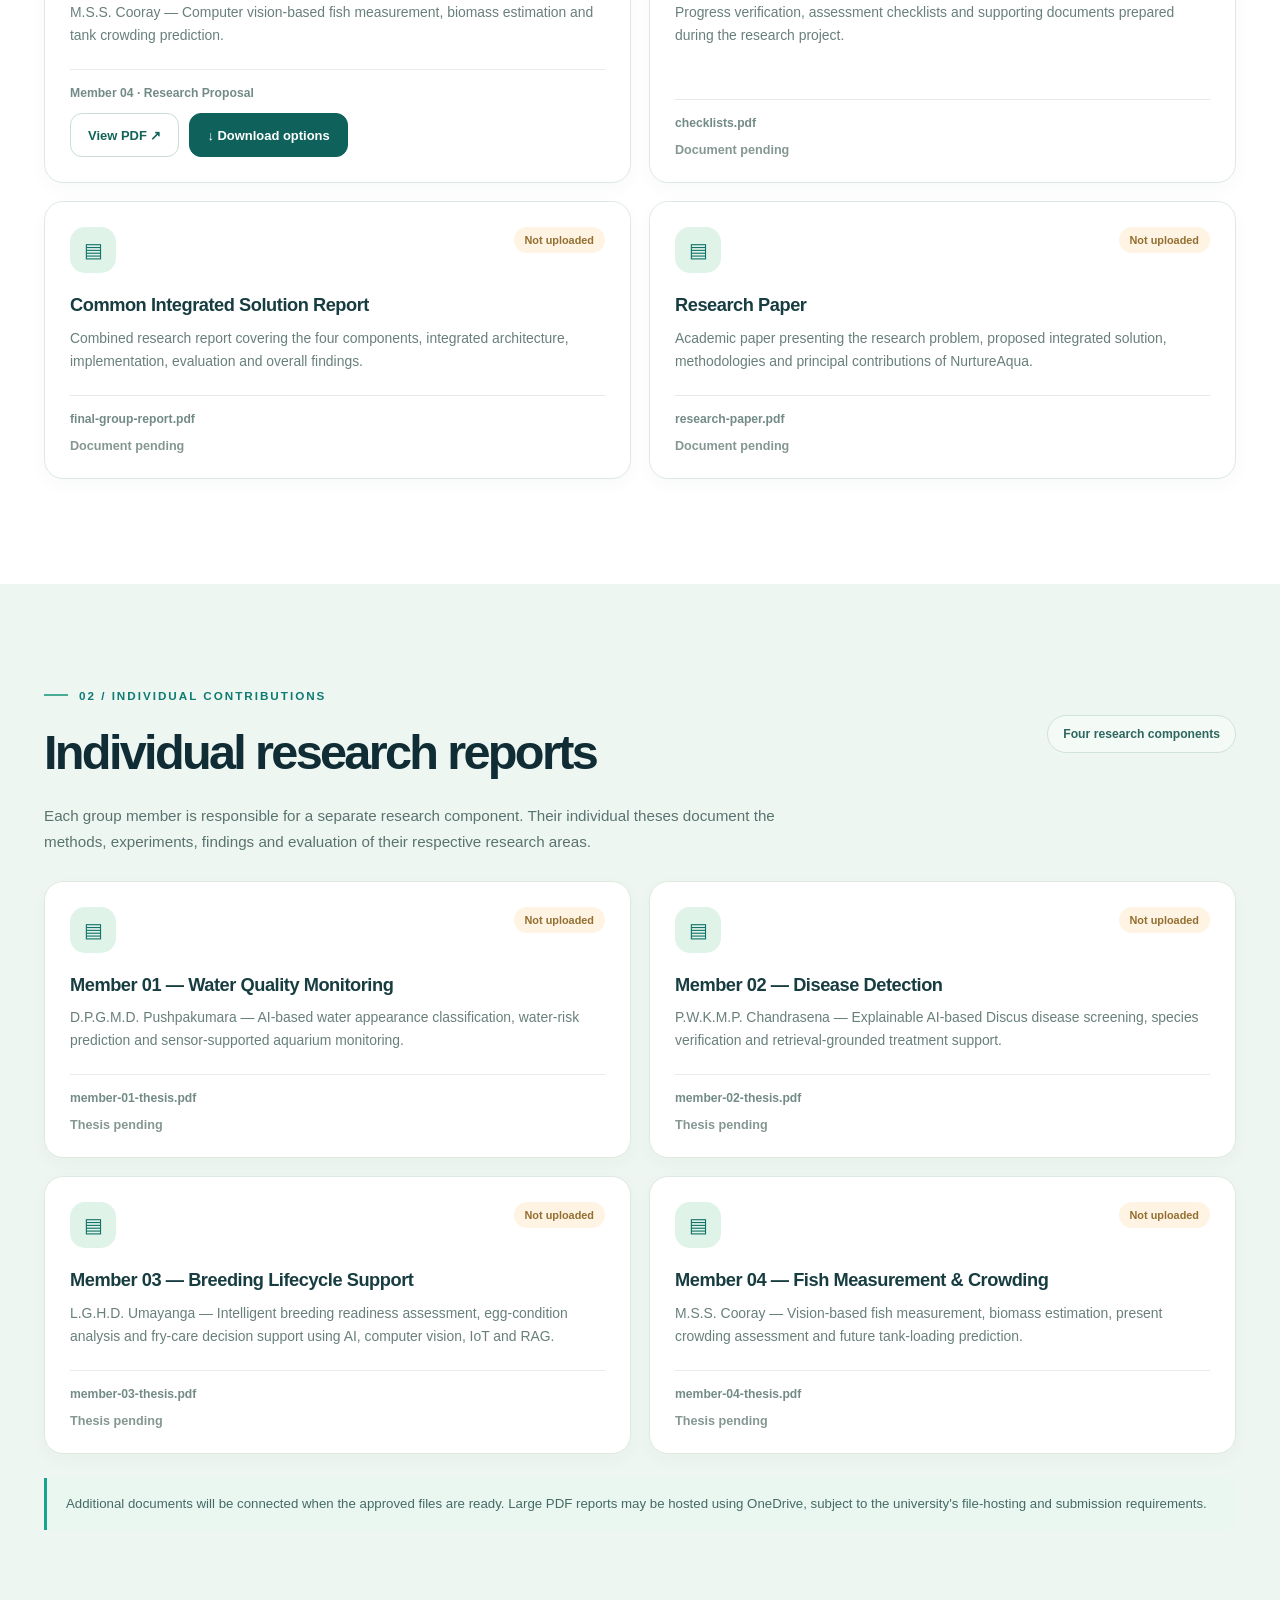
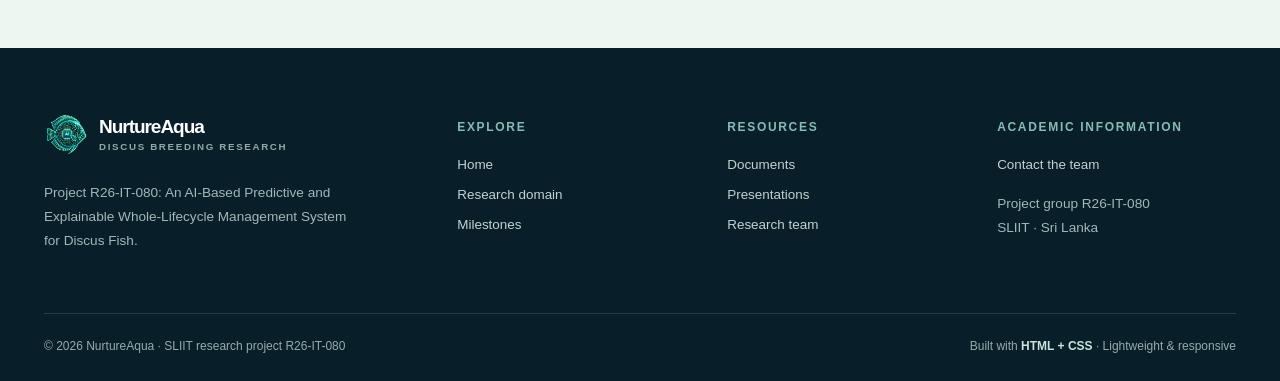
==== commit f39951a6: "add documents" ====
--- a/documents.html
+++ b/documents.html
@@ -138,47 +138,140 @@
             </div>
           </article>
 
+          <!-- INDIVIDUAL PROPOSALS START -->
+
+          <!-- Member 01 Proposal -->
+          <article class="doc-card">
+            <div class="doc-card-head">
+              <span class="file-icon" aria-hidden="true">▤</span>
+              <span class="status available">Available</span>
+            </div>
+            <h3>Individual Research Proposal — Member 01</h3>
+            <p>
+              D.P.G.M.D. Pushpakumara — Water quality
+              monitoring and intelligent aquarium management.
+            </p>
+            <div class="doc-card-bottom">
+              <span class="doc-file-name">
+                Member 01 · Research Proposal
+              </span>
+              <div class="doc-actions">
+                <a class="doc-btn view"
+                   href="https://mysliit-my.sharepoint.com/:b:/g/personal/it22128768_my_sliit_lk/IQBtApaKf9-JRLbyVU5rHSajAdsJsXbCHENdXIOZPZQbOeI?e=Pdg84o"
+                   target="_blank"
+                   rel="noopener noreferrer">
+                  View PDF ↗
+                </a>
+                <a class="doc-btn download"
+                   href="https://mysliit-my.sharepoint.com/:b:/g/personal/it22128768_my_sliit_lk/IQBtApaKf9-JRLbyVU5rHSajAdsJsXbCHENdXIOZPZQbOeI?e=Pdg84o"
+                   target="_blank"
+                   rel="noopener noreferrer">
+                  ↓ Download options
+                </a>
+              </div>
+            </div>
+          </article>
+
+          <!-- Member 02 Proposal -->
+          <article class="doc-card">
+            <div class="doc-card-head">
+              <span class="file-icon" aria-hidden="true">▤</span>
+              <span class="status available">Available</span>
+            </div>
+            <h3>Individual Research Proposal — Member 02</h3>
+            <p>
+              P.W.K.M.P. Chandrasena — Explainable
+              AI-based Discus fish disease detection
+              and decision support.
+            </p>
+            <div class="doc-card-bottom">
+              <span class="doc-file-name">
+                Member 02 · Research Proposal
+              </span>
+              <div class="doc-actions">
+                <a class="doc-btn view"
+                   href="https://mysliit-my.sharepoint.com/:b:/g/personal/it22128768_my_sliit_lk/IQB490r7cesATYCLQTWujSHBAU8qE8_GHkXOAZPdLLWN--k?e=eKZgcQ"
+                   target="_blank"
+                   rel="noopener noreferrer">
+                  View PDF ↗
+                </a>
+                <a class="doc-btn download"
+                   href="https://mysliit-my.sharepoint.com/:b:/g/personal/it22128768_my_sliit_lk/IQB490r7cesATYCLQTWujSHBAU8qE8_GHkXOAZPdLLWN--k?e=eKZgcQ"
+                   target="_blank"
+                   rel="noopener noreferrer">
+                  ↓ Download options
+                </a>
+              </div>
+            </div>
+          </article>
+
           <!-- Member 03 Proposal -->
           <article class="doc-card">
             <div class="doc-card-head">
               <span class="file-icon" aria-hidden="true">▤</span>
               <span class="status available">Available</span>
             </div>
-
             <h3>Individual Research Proposal — Member 03</h3>
-
-            <p>
-              Research proposal covering the breeding lifecycle
-              decision-support component, including objectives,
-              methodology and supporting literature.
-            </p>
-
-            <div class="doc-card-bottom">
-              <span class="doc-file-name">proposal.pdf</span>
-
+            <p>
+              L.G.H.D. Umayanga — Intelligent breeding
+              readiness prediction, egg analysis
+              and fry lifecycle support.
+            </p>
+            <div class="doc-card-bottom">
+              <span class="doc-file-name">
+                Member 03 · Research Proposal
+              </span>
               <div class="doc-actions">
-                <a
-                  class="doc-btn view"
-                  href="documents/proposal.pdf"
-                  target="_blank"
-                  rel="noopener noreferrer"
-                  aria-label="View Member 03 research proposal"
-                >
+                <a class="doc-btn view"
+                   href="https://mysliit-my.sharepoint.com/:b:/g/personal/it22128768_my_sliit_lk/IQDxrffi905UTbVN0rmE1EqUAVF7MUzPYT5SAiUEVyjnj7k?e=PHYs7j"
+                   target="_blank"
+                   rel="noopener noreferrer">
                   View PDF ↗
                 </a>
-
-                <a
-                  class="doc-btn download"
-                  href="documents/proposal.pdf"
-                  download="NurtureAqua-Member03-Proposal.pdf"
-                  aria-label="Download Member 03 research proposal"
-                >
-                  ↓ Download
+                <a class="doc-btn download"
+                   href="https://mysliit-my.sharepoint.com/:b:/g/personal/it22128768_my_sliit_lk/IQDxrffi905UTbVN0rmE1EqUAVF7MUzPYT5SAiUEVyjnj7k?e=PHYs7j"
+                   target="_blank"
+                   rel="noopener noreferrer">
+                  ↓ Download options
                 </a>
               </div>
             </div>
           </article>
 
+          <!-- Member 04 Proposal -->
+          <article class="doc-card">
+            <div class="doc-card-head">
+              <span class="file-icon" aria-hidden="true">▤</span>
+              <span class="status available">Available</span>
+            </div>
+            <h3>Individual Research Proposal — Member 04</h3>
+            <p>
+              M.S.S. Cooray — Computer vision-based
+              fish measurement, biomass estimation
+              and tank crowding prediction.
+            </p>
+            <div class="doc-card-bottom">
+              <span class="doc-file-name">
+                Member 04 · Research Proposal
+              </span>
+              <div class="doc-actions">
+                <a class="doc-btn view"
+                   href="https://mysliit-my.sharepoint.com/:b:/g/personal/it22128768_my_sliit_lk/IQDTVATWgtw6TIXaq0WlZCQiAcoRMv1rBn83JfKLLW4Tri4?e=Iroxfh"
+                   target="_blank"
+                   rel="noopener noreferrer">
+                  View PDF ↗
+                </a>
+                <a class="doc-btn download"
+                   href="https://mysliit-my.sharepoint.com/:b:/g/personal/it22128768_my_sliit_lk/IQDTVATWgtw6TIXaq0WlZCQiAcoRMv1rBn83JfKLLW4Tri4?e=Iroxfh"
+                   target="_blank"
+                   rel="noopener noreferrer">
+                  ↓ Download options
+                </a>
+              </div>
+            </div>
+          </article>
+
+          <!-- INDIVIDUAL PROPOSALS END -->
           <!-- Research Checklists -->
           <article class="doc-card">
             <div class="doc-card-head">
@@ -358,7 +451,7 @@
         <p class="info-note" style="margin-top: 24px;">
           Additional documents will be connected when the
           approved files are ready. Large PDF reports may be
-          hosted using Google Drive, subject to the university's
+          hosted using OneDrive, subject to the university's
           file-hosting and submission requirements.
         </p>
 
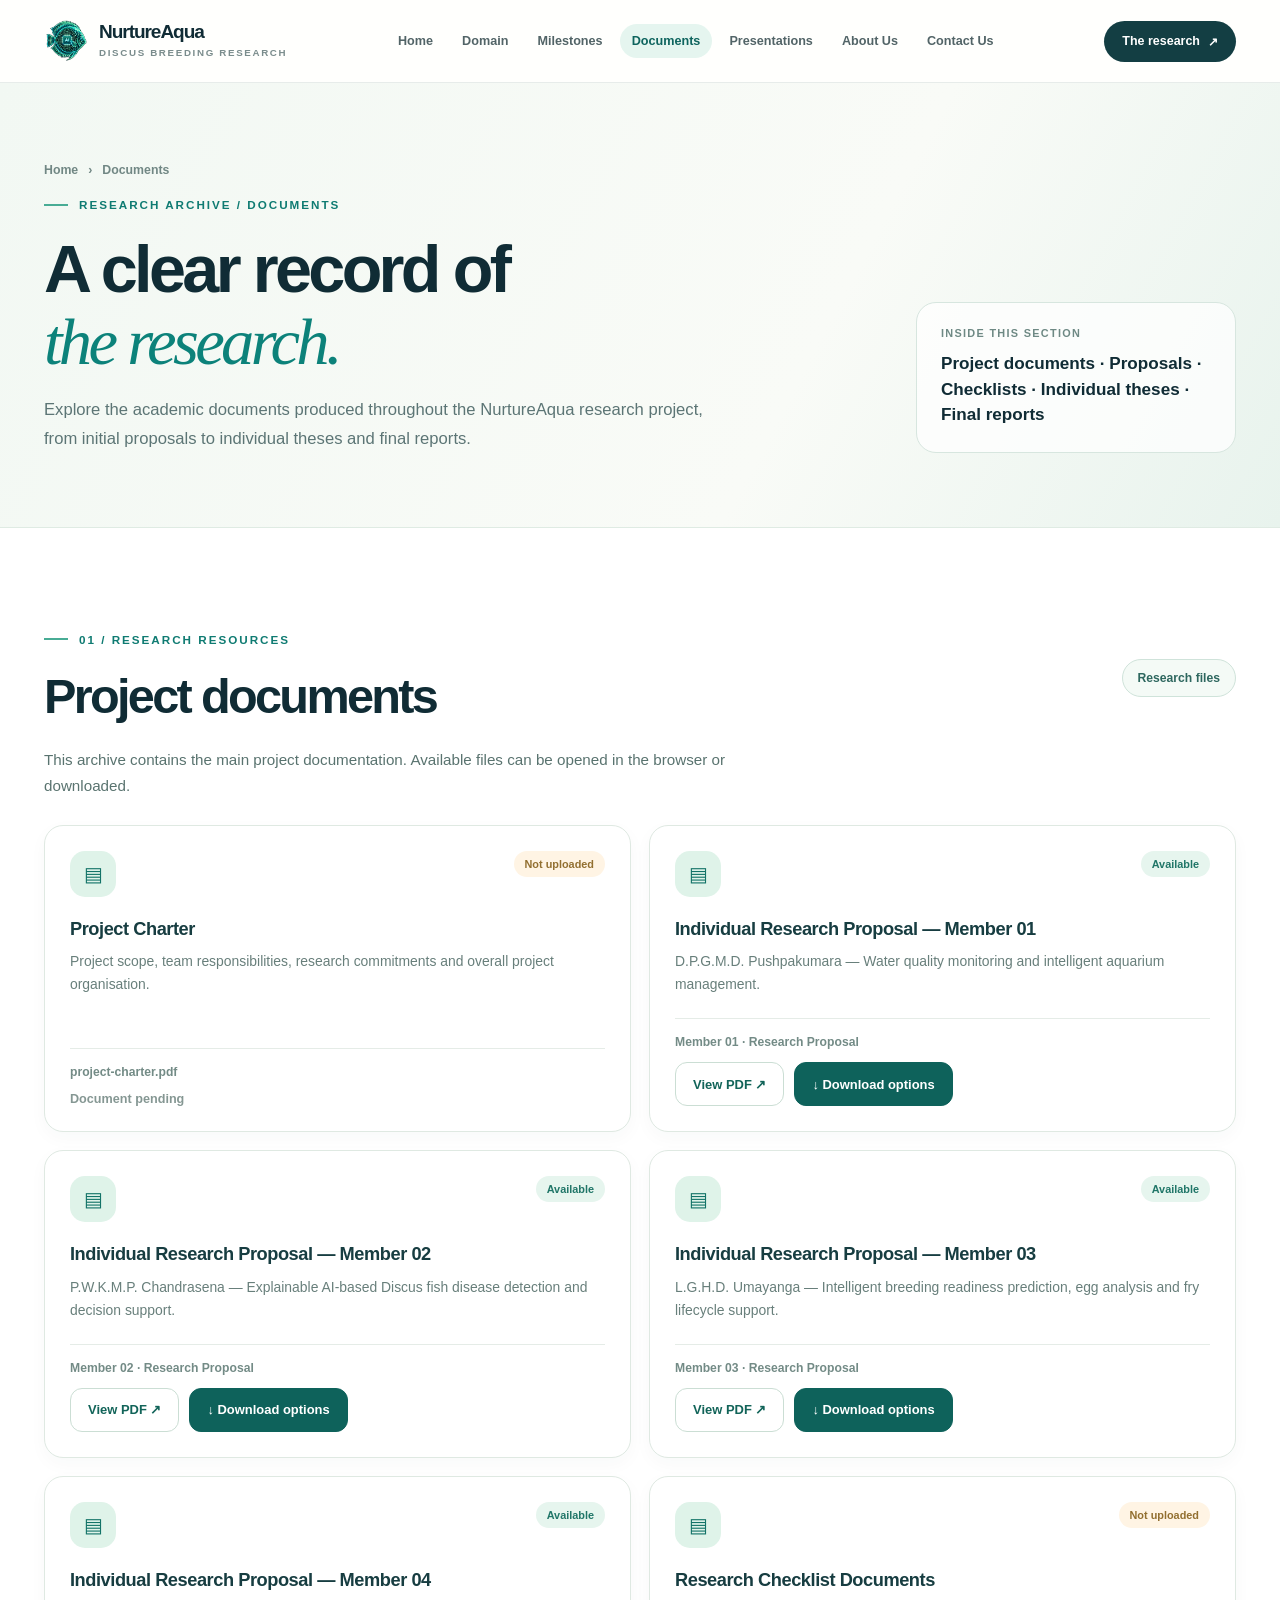
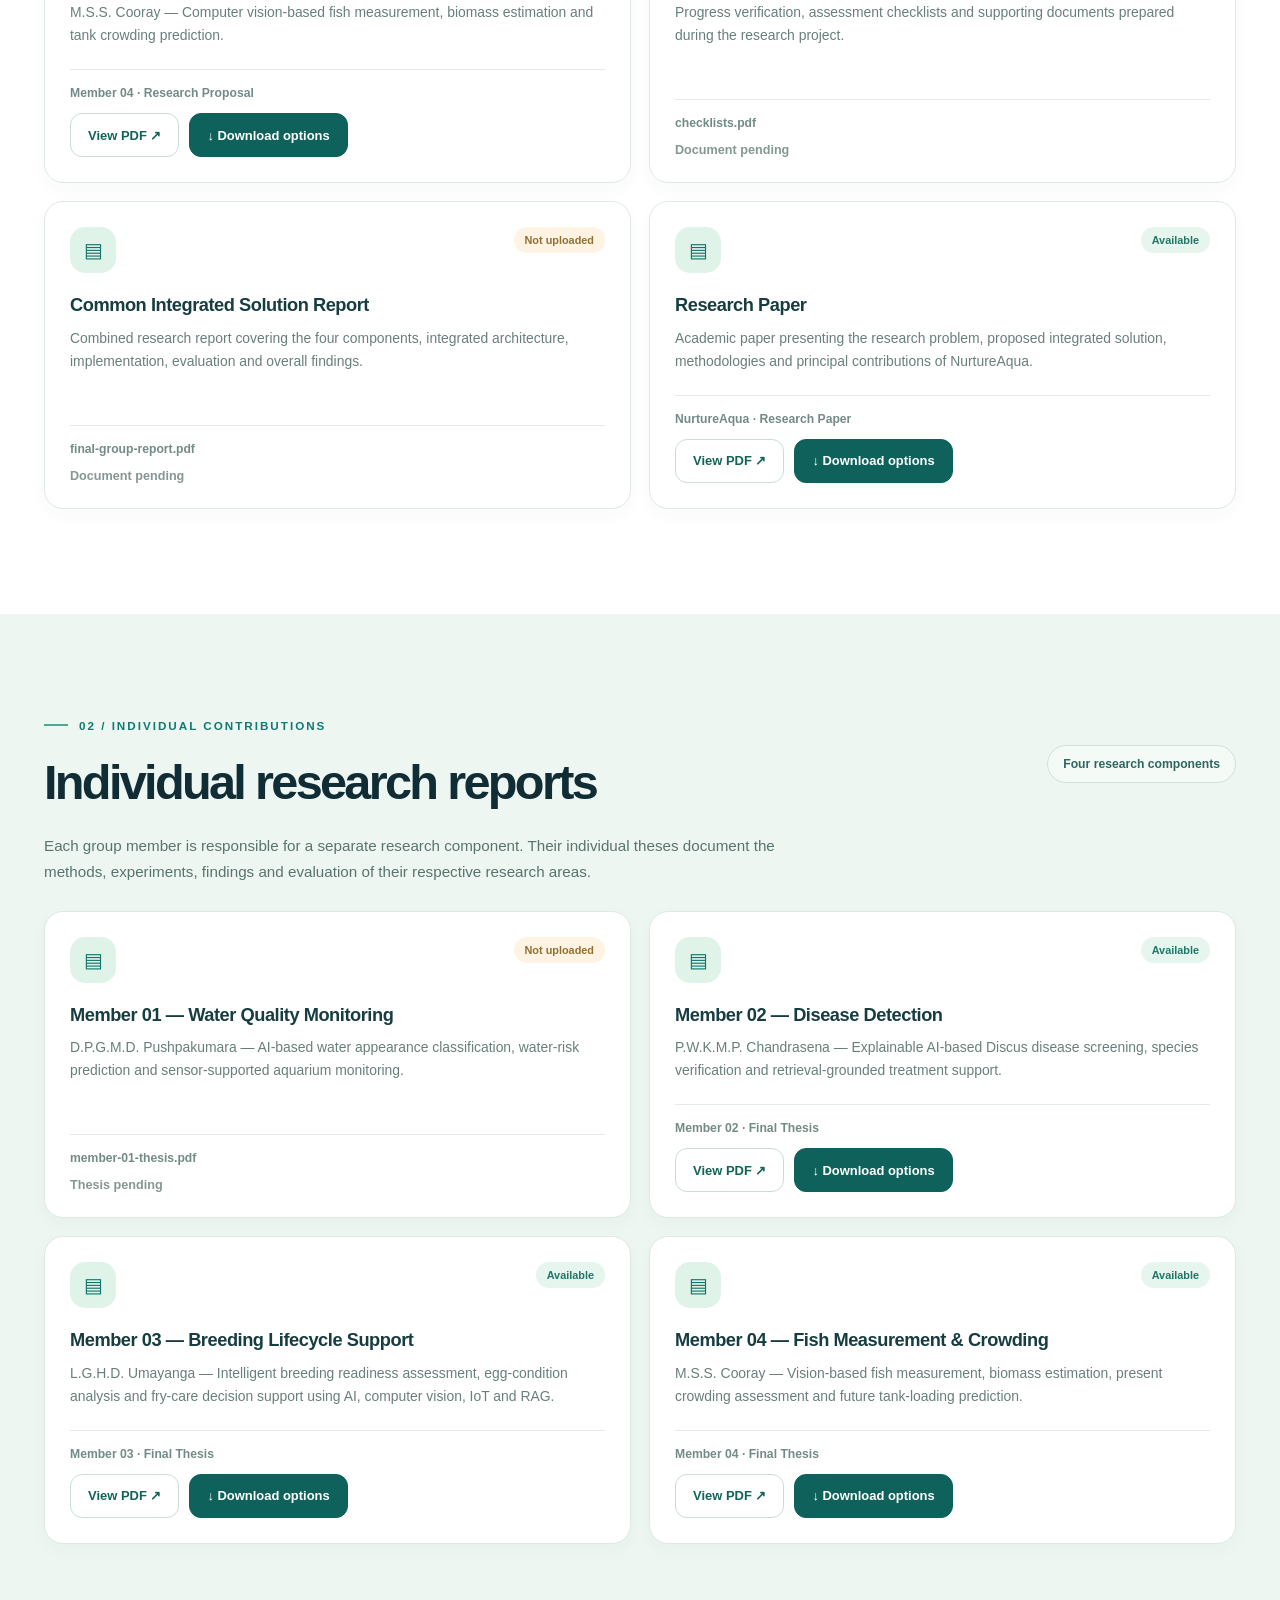
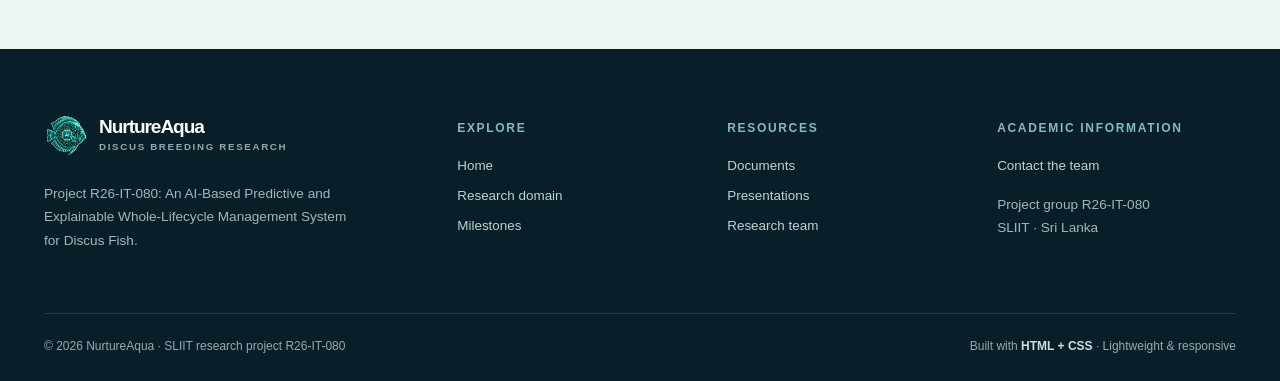
==== commit 5198ef88: "Add thesises" ====
--- a/documents.html
+++ b/documents.html
@@ -1,3 +1,4 @@
+
 <!DOCTYPE html>
 <html lang="en">
 <head>
@@ -8,9 +9,7 @@
     name="description"
     content="Research documents, proposals, checklists, individual theses and final reports for the NurtureAqua project."
   >
-
   <title>Research Documents | NurtureAqua</title>
-
   <link rel="icon" href="assets/nurtureaqua-logo.png" type="image/png">
   <link rel="stylesheet" href="assets/styles.css">
 </head>
@@ -18,10 +17,8 @@
 <body>
   <a class="skip" href="#main">Skip to content</a>
 
-  <!-- Header -->
   <header class="header">
     <div class="wrap header-inner">
-
       <a class="brand" href="index.html" aria-label="NurtureAqua home">
         <img class="brand-icon" src="assets/nurtureaqua-logo.png" alt="">
         <span>
@@ -46,7 +43,6 @@
 
       <details class="menu">
         <summary aria-label="Open site navigation">☰ Menu</summary>
-
         <nav class="menu-panel" aria-label="Mobile navigation">
           <a href="index.html">Home</a>
           <a href="domain.html">Domain</a>
@@ -57,16 +53,13 @@
           <a href="contact.html">Contact Us</a>
         </nav>
       </details>
-
     </div>
   </header>
 
   <main id="main">
 
-    <!-- Introduction -->
     <section class="page-hero">
       <div class="wrap">
-
         <div>
           <div class="breadcrumbs">
             <a href="index.html">Home</a>
@@ -75,7 +68,6 @@
           </div>
 
           <div class="eyebrow">Research archive / Documents</div>
-
           <h1>A clear record of<br><em>the research.</em></h1>
 
           <p>
@@ -92,11 +84,9 @@
             Checklists · Individual theses · Final reports
           </strong>
         </aside>
-
       </div>
     </section>
 
-    <!-- Project documents -->
     <section class="section white" id="project-documents">
       <div class="wrap">
 
@@ -105,20 +95,16 @@
             <div class="eyebrow">01 / Research resources</div>
             <h2>Project documents</h2>
           </div>
-
           <span class="pill">Research files</span>
         </div>
 
         <p class="doc-intro">
           This archive contains the main project documentation.
           Available files can be opened in the browser or downloaded.
-          Additional approved documents will be linked as they become
-          available.
         </p>
 
         <div class="doc-grid">
 
-          <!-- Project Charter -->
           <article class="doc-card">
             <div class="doc-card-head">
               <span class="file-icon" aria-hidden="true">▤</span>
@@ -126,7 +112,6 @@
             </div>
 
             <h3>Project Charter</h3>
-
             <p>
               Project scope, team responsibilities, research
               commitments and overall project organisation.
@@ -138,141 +123,149 @@
             </div>
           </article>
 
-          <!-- INDIVIDUAL PROPOSALS START -->
-
-          <!-- Member 01 Proposal -->
-          <article class="doc-card">
-            <div class="doc-card-head">
-              <span class="file-icon" aria-hidden="true">▤</span>
-              <span class="status available">Available</span>
-            </div>
+          <article class="doc-card">
+            <div class="doc-card-head">
+              <span class="file-icon" aria-hidden="true">▤</span>
+              <span class="status available">Available</span>
+            </div>
+
             <h3>Individual Research Proposal — Member 01</h3>
             <p>
               D.P.G.M.D. Pushpakumara — Water quality
               monitoring and intelligent aquarium management.
             </p>
+
             <div class="doc-card-bottom">
               <span class="doc-file-name">
                 Member 01 · Research Proposal
               </span>
-              <div class="doc-actions">
-                <a class="doc-btn view"
-                   href="https://mysliit-my.sharepoint.com/:b:/g/personal/it22128768_my_sliit_lk/IQBtApaKf9-JRLbyVU5rHSajAdsJsXbCHENdXIOZPZQbOeI?e=Pdg84o"
-                   target="_blank"
-                   rel="noopener noreferrer">
-                  View PDF ↗
-                </a>
-                <a class="doc-btn download"
-                   href="https://mysliit-my.sharepoint.com/:b:/g/personal/it22128768_my_sliit_lk/IQBtApaKf9-JRLbyVU5rHSajAdsJsXbCHENdXIOZPZQbOeI?e=Pdg84o"
-                   target="_blank"
-                   rel="noopener noreferrer">
-                  ↓ Download options
-                </a>
-              </div>
-            </div>
-          </article>
-
-          <!-- Member 02 Proposal -->
-          <article class="doc-card">
-            <div class="doc-card-head">
-              <span class="file-icon" aria-hidden="true">▤</span>
-              <span class="status available">Available</span>
-            </div>
+
+              <div class="doc-actions">
+                <a
+                  class="doc-btn view"
+                  href="https://mysliit-my.sharepoint.com/:b:/g/personal/it22128768_my_sliit_lk/IQBtApaKf9-JRLbyVU5rHSajAdsJsXbCHENdXIOZPZQbOeI?e=Pdg84o"
+                  target="_blank"
+                  rel="noopener noreferrer"
+                >View PDF ↗</a>
+
+                <a
+                  class="doc-btn download"
+                  href="https://mysliit-my.sharepoint.com/:b:/g/personal/it22128768_my_sliit_lk/IQBtApaKf9-JRLbyVU5rHSajAdsJsXbCHENdXIOZPZQbOeI?e=Pdg84o"
+                  target="_blank"
+                  rel="noopener noreferrer"
+                >↓ Download options</a>
+              </div>
+            </div>
+          </article>
+
+          <article class="doc-card">
+            <div class="doc-card-head">
+              <span class="file-icon" aria-hidden="true">▤</span>
+              <span class="status available">Available</span>
+            </div>
+
             <h3>Individual Research Proposal — Member 02</h3>
             <p>
               P.W.K.M.P. Chandrasena — Explainable
               AI-based Discus fish disease detection
               and decision support.
             </p>
+
             <div class="doc-card-bottom">
               <span class="doc-file-name">
                 Member 02 · Research Proposal
               </span>
-              <div class="doc-actions">
-                <a class="doc-btn view"
-                   href="https://mysliit-my.sharepoint.com/:b:/g/personal/it22128768_my_sliit_lk/IQB490r7cesATYCLQTWujSHBAU8qE8_GHkXOAZPdLLWN--k?e=eKZgcQ"
-                   target="_blank"
-                   rel="noopener noreferrer">
-                  View PDF ↗
-                </a>
-                <a class="doc-btn download"
-                   href="https://mysliit-my.sharepoint.com/:b:/g/personal/it22128768_my_sliit_lk/IQB490r7cesATYCLQTWujSHBAU8qE8_GHkXOAZPdLLWN--k?e=eKZgcQ"
-                   target="_blank"
-                   rel="noopener noreferrer">
-                  ↓ Download options
-                </a>
-              </div>
-            </div>
-          </article>
-
-          <!-- Member 03 Proposal -->
-          <article class="doc-card">
-            <div class="doc-card-head">
-              <span class="file-icon" aria-hidden="true">▤</span>
-              <span class="status available">Available</span>
-            </div>
+
+              <div class="doc-actions">
+                <a
+                  class="doc-btn view"
+                  href="https://mysliit-my.sharepoint.com/:b:/g/personal/it22128768_my_sliit_lk/IQB490r7cesATYCLQTWujSHBAU8qE8_GHkXOAZPdLLWN--k?e=eKZgcQ"
+                  target="_blank"
+                  rel="noopener noreferrer"
+                >View PDF ↗</a>
+
+                <a
+                  class="doc-btn download"
+                  href="https://mysliit-my.sharepoint.com/:b:/g/personal/it22128768_my_sliit_lk/IQB490r7cesATYCLQTWujSHBAU8qE8_GHkXOAZPdLLWN--k?e=eKZgcQ"
+                  target="_blank"
+                  rel="noopener noreferrer"
+                >↓ Download options</a>
+              </div>
+            </div>
+          </article>
+
+          <article class="doc-card">
+            <div class="doc-card-head">
+              <span class="file-icon" aria-hidden="true">▤</span>
+              <span class="status available">Available</span>
+            </div>
+
             <h3>Individual Research Proposal — Member 03</h3>
             <p>
               L.G.H.D. Umayanga — Intelligent breeding
               readiness prediction, egg analysis
               and fry lifecycle support.
             </p>
+
             <div class="doc-card-bottom">
               <span class="doc-file-name">
                 Member 03 · Research Proposal
               </span>
-              <div class="doc-actions">
-                <a class="doc-btn view"
-                   href="https://mysliit-my.sharepoint.com/:b:/g/personal/it22128768_my_sliit_lk/IQDxrffi905UTbVN0rmE1EqUAVF7MUzPYT5SAiUEVyjnj7k?e=PHYs7j"
-                   target="_blank"
-                   rel="noopener noreferrer">
-                  View PDF ↗
-                </a>
-                <a class="doc-btn download"
-                   href="https://mysliit-my.sharepoint.com/:b:/g/personal/it22128768_my_sliit_lk/IQDxrffi905UTbVN0rmE1EqUAVF7MUzPYT5SAiUEVyjnj7k?e=PHYs7j"
-                   target="_blank"
-                   rel="noopener noreferrer">
-                  ↓ Download options
-                </a>
-              </div>
-            </div>
-          </article>
-
-          <!-- Member 04 Proposal -->
-          <article class="doc-card">
-            <div class="doc-card-head">
-              <span class="file-icon" aria-hidden="true">▤</span>
-              <span class="status available">Available</span>
-            </div>
+
+              <div class="doc-actions">
+                <a
+                  class="doc-btn view"
+                  href="https://mysliit-my.sharepoint.com/:b:/g/personal/it22128768_my_sliit_lk/IQDxrffi905UTbVN0rmE1EqUAVF7MUzPYT5SAiUEVyjnj7k?e=PHYs7j"
+                  target="_blank"
+                  rel="noopener noreferrer"
+                >View PDF ↗</a>
+
+                <a
+                  class="doc-btn download"
+                  href="https://mysliit-my.sharepoint.com/:b:/g/personal/it22128768_my_sliit_lk/IQDxrffi905UTbVN0rmE1EqUAVF7MUzPYT5SAiUEVyjnj7k?e=PHYs7j"
+                  target="_blank"
+                  rel="noopener noreferrer"
+                >↓ Download options</a>
+              </div>
+            </div>
+          </article>
+
+          <article class="doc-card">
+            <div class="doc-card-head">
+              <span class="file-icon" aria-hidden="true">▤</span>
+              <span class="status available">Available</span>
+            </div>
+
             <h3>Individual Research Proposal — Member 04</h3>
             <p>
               M.S.S. Cooray — Computer vision-based
               fish measurement, biomass estimation
               and tank crowding prediction.
             </p>
+
             <div class="doc-card-bottom">
               <span class="doc-file-name">
                 Member 04 · Research Proposal
               </span>
-              <div class="doc-actions">
-                <a class="doc-btn view"
-                   href="https://mysliit-my.sharepoint.com/:b:/g/personal/it22128768_my_sliit_lk/IQDTVATWgtw6TIXaq0WlZCQiAcoRMv1rBn83JfKLLW4Tri4?e=Iroxfh"
-                   target="_blank"
-                   rel="noopener noreferrer">
-                  View PDF ↗
-                </a>
-                <a class="doc-btn download"
-                   href="https://mysliit-my.sharepoint.com/:b:/g/personal/it22128768_my_sliit_lk/IQDTVATWgtw6TIXaq0WlZCQiAcoRMv1rBn83JfKLLW4Tri4?e=Iroxfh"
-                   target="_blank"
-                   rel="noopener noreferrer">
-                  ↓ Download options
-                </a>
-              </div>
-            </div>
-          </article>
-
-          <!-- INDIVIDUAL PROPOSALS END -->
-          <!-- Research Checklists -->
+
+              <div class="doc-actions">
+                <a
+                  class="doc-btn view"
+                  href="https://mysliit-my.sharepoint.com/:b:/g/personal/it22128768_my_sliit_lk/IQDTVATWgtw6TIXaq0WlZCQiAcoRMv1rBn83JfKLLW4Tri4?e=Iroxfh"
+                  target="_blank"
+                  rel="noopener noreferrer"
+                >View PDF ↗</a>
+
+                <a
+                  class="doc-btn download"
+                  href="https://mysliit-my.sharepoint.com/:b:/g/personal/it22128768_my_sliit_lk/IQDTVATWgtw6TIXaq0WlZCQiAcoRMv1rBn83JfKLLW4Tri4?e=Iroxfh"
+                  target="_blank"
+                  rel="noopener noreferrer"
+                >↓ Download options</a>
+              </div>
+            </div>
+          </article>
+
           <article class="doc-card">
             <div class="doc-card-head">
               <span class="file-icon" aria-hidden="true">▤</span>
@@ -280,7 +273,6 @@
             </div>
 
             <h3>Research Checklist Documents</h3>
-
             <p>
               Progress verification, assessment checklists
               and supporting documents prepared during the
@@ -293,7 +285,6 @@
             </div>
           </article>
 
-          <!-- Integrated Group Report -->
           <article class="doc-card">
             <div class="doc-card-head">
               <span class="file-icon" aria-hidden="true">▤</span>
@@ -301,7 +292,6 @@
             </div>
 
             <h3>Common Integrated Solution Report</h3>
-
             <p>
               Combined research report covering the four
               components, integrated architecture,
@@ -314,15 +304,13 @@
             </div>
           </article>
 
-          <!-- Research Paper -->
-          <article class="doc-card">
-            <div class="doc-card-head">
-              <span class="file-icon" aria-hidden="true">▤</span>
-              <span class="status pending">Not uploaded</span>
+          <article class="doc-card">
+            <div class="doc-card-head">
+              <span class="file-icon" aria-hidden="true">▤</span>
+              <span class="status available">Available</span>
             </div>
 
             <h3>Research Paper</h3>
-
             <p>
               Academic paper presenting the research problem,
               proposed integrated solution, methodologies
@@ -330,8 +318,25 @@
             </p>
 
             <div class="doc-card-bottom">
-              <span class="doc-file-name">research-paper.pdf</span>
-              <span class="doc-waiting">Document pending</span>
+              <span class="doc-file-name">
+                NurtureAqua · Research Paper
+              </span>
+
+              <div class="doc-actions">
+                <a
+                  class="doc-btn view"
+                  href="https://mysliit-my.sharepoint.com/:b:/g/personal/it22128768_my_sliit_lk/IQDdCPRCh19eQKqjreJo-EvtAVVn47uw5MrXAdqIypmC-0A?e=kB8YAT"
+                  target="_blank"
+                  rel="noopener noreferrer"
+                >View PDF ↗</a>
+
+                <a
+                  class="doc-btn download"
+                  href="https://mysliit-my.sharepoint.com/:b:/g/personal/it22128768_my_sliit_lk/IQDdCPRCh19eQKqjreJo-EvtAVVn47uw5MrXAdqIypmC-0A?e=kB8YAT"
+                  target="_blank"
+                  rel="noopener noreferrer"
+                >↓ Download options</a>
+              </div>
             </div>
           </article>
 
@@ -339,7 +344,6 @@
       </div>
     </section>
 
-    <!-- Individual research reports -->
     <section class="section tint" id="individual-reports">
       <div class="wrap">
 
@@ -348,7 +352,6 @@
             <div class="eyebrow">02 / Individual contributions</div>
             <h2>Individual research reports</h2>
           </div>
-
           <span class="pill">Four research components</span>
         </div>
 
@@ -361,7 +364,6 @@
 
         <div class="doc-grid">
 
-          <!-- Member 01 -->
           <article class="doc-card">
             <div class="doc-card-head">
               <span class="file-icon" aria-hidden="true">▤</span>
@@ -369,7 +371,6 @@
             </div>
 
             <h3>Member 01 — Water Quality Monitoring</h3>
-
             <p>
               D.P.G.M.D. Pushpakumara — AI-based water
               appearance classification, water-risk prediction
@@ -382,15 +383,13 @@
             </div>
           </article>
 
-          <!-- Member 02 -->
-          <article class="doc-card">
-            <div class="doc-card-head">
-              <span class="file-icon" aria-hidden="true">▤</span>
-              <span class="status pending">Not uploaded</span>
+          <article class="doc-card">
+            <div class="doc-card-head">
+              <span class="file-icon" aria-hidden="true">▤</span>
+              <span class="status available">Available</span>
             </div>
 
             <h3>Member 02 — Disease Detection</h3>
-
             <p>
               P.W.K.M.P. Chandrasena — Explainable AI-based
               Discus disease screening, species verification
@@ -398,20 +397,35 @@
             </p>
 
             <div class="doc-card-bottom">
-              <span class="doc-file-name">member-02-thesis.pdf</span>
-              <span class="doc-waiting">Thesis pending</span>
-            </div>
-          </article>
-
-          <!-- Member 03 -->
-          <article class="doc-card">
-            <div class="doc-card-head">
-              <span class="file-icon" aria-hidden="true">▤</span>
-              <span class="status pending">Not uploaded</span>
+              <span class="doc-file-name">
+                Member 02 · Final Thesis
+              </span>
+
+              <div class="doc-actions">
+                <a
+                  class="doc-btn view"
+                  href="https://mysliit-my.sharepoint.com/:b:/g/personal/it22128768_my_sliit_lk/IQCAbXxcT1zzQZMZmTEtFt_rAZWI0tlgS61c5belvfVloW4?e=Haicqk"
+                  target="_blank"
+                  rel="noopener noreferrer"
+                >View PDF ↗</a>
+
+                <a
+                  class="doc-btn download"
+                  href="https://mysliit-my.sharepoint.com/:b:/g/personal/it22128768_my_sliit_lk/IQCAbXxcT1zzQZMZmTEtFt_rAZWI0tlgS61c5belvfVloW4?e=Haicqk"
+                  target="_blank"
+                  rel="noopener noreferrer"
+                >↓ Download options</a>
+              </div>
+            </div>
+          </article>
+
+          <article class="doc-card">
+            <div class="doc-card-head">
+              <span class="file-icon" aria-hidden="true">▤</span>
+              <span class="status available">Available</span>
             </div>
 
             <h3>Member 03 — Breeding Lifecycle Support</h3>
-
             <p>
               L.G.H.D. Umayanga — Intelligent breeding
               readiness assessment, egg-condition analysis
@@ -420,20 +434,35 @@
             </p>
 
             <div class="doc-card-bottom">
-              <span class="doc-file-name">member-03-thesis.pdf</span>
-              <span class="doc-waiting">Thesis pending</span>
-            </div>
-          </article>
-
-          <!-- Member 04 -->
-          <article class="doc-card">
-            <div class="doc-card-head">
-              <span class="file-icon" aria-hidden="true">▤</span>
-              <span class="status pending">Not uploaded</span>
+              <span class="doc-file-name">
+                Member 03 · Final Thesis
+              </span>
+
+              <div class="doc-actions">
+                <a
+                  class="doc-btn view"
+                  href="https://mysliit-my.sharepoint.com/:b:/g/personal/it22128768_my_sliit_lk/IQAWBRtoUdorSr5w-_HDuu_hARlUKNOBSc--Z9YC9JP8RQA?e=1ZscKM"
+                  target="_blank"
+                  rel="noopener noreferrer"
+                >View PDF ↗</a>
+
+                <a
+                  class="doc-btn download"
+                  href="https://mysliit-my.sharepoint.com/:b:/g/personal/it22128768_my_sliit_lk/IQAWBRtoUdorSr5w-_HDuu_hARlUKNOBSc--Z9YC9JP8RQA?e=1ZscKM"
+                  target="_blank"
+                  rel="noopener noreferrer"
+                >↓ Download options</a>
+              </div>
+            </div>
+          </article>
+
+          <article class="doc-card">
+            <div class="doc-card-head">
+              <span class="file-icon" aria-hidden="true">▤</span>
+              <span class="status available">Available</span>
             </div>
 
             <h3>Member 04 — Fish Measurement &amp; Crowding</h3>
-
             <p>
               M.S.S. Cooray — Vision-based fish measurement,
               biomass estimation, present crowding assessment
@@ -441,31 +470,38 @@
             </p>
 
             <div class="doc-card-bottom">
-              <span class="doc-file-name">member-04-thesis.pdf</span>
-              <span class="doc-waiting">Thesis pending</span>
-            </div>
-          </article>
-
-        </div>
-
-        <p class="info-note" style="margin-top: 24px;">
-          Additional documents will be connected when the
-          approved files are ready. Large PDF reports may be
-          hosted using OneDrive, subject to the university's
-          file-hosting and submission requirements.
-        </p>
-
+              <span class="doc-file-name">
+                Member 04 · Final Thesis
+              </span>
+
+              <div class="doc-actions">
+                <a
+                  class="doc-btn view"
+                  href="https://mysliit-my.sharepoint.com/:b:/g/personal/it22128768_my_sliit_lk/IQAi6ssd632aQ4vJZ6WXoBNxAQ06iprXLLNfHd9MfzG1u9Q?e=3w0qFY"
+                  target="_blank"
+                  rel="noopener noreferrer"
+                >View PDF ↗</a>
+
+                <a
+                  class="doc-btn download"
+                  href="https://mysliit-my.sharepoint.com/:b:/g/personal/it22128768_my_sliit_lk/IQAi6ssd632aQ4vJZ6WXoBNxAQ06iprXLLNfHd9MfzG1u9Q?e=3w0qFY"
+                  target="_blank"
+                  rel="noopener noreferrer"
+                >↓ Download options</a>
+              </div>
+            </div>
+          </article>
+
+        </div>
       </div>
     </section>
 
   </main>
 
-  <!-- Footer -->
   <footer class="foot">
     <div class="wrap">
 
       <div class="foot-grid">
-
         <div>
           <a class="brand" href="index.html">
             <img class="brand-icon" src="assets/nurtureaqua-logo.png" alt="">
@@ -503,11 +539,12 @@
             SLIIT · Sri Lanka
           </p>
         </div>
-
       </div>
 
       <div class="foot-bottom">
-        <span>© 2026 NurtureAqua · SLIIT research project R26-IT-080</span>
+        <span>
+          © 2026 NurtureAqua · SLIIT research project R26-IT-080
+        </span>
         <span>
           Built with <strong>HTML + CSS</strong> · Lightweight &amp; responsive
         </span>
@@ -515,6 +552,5 @@
 
     </div>
   </footer>
-
 </body>
 </html>
